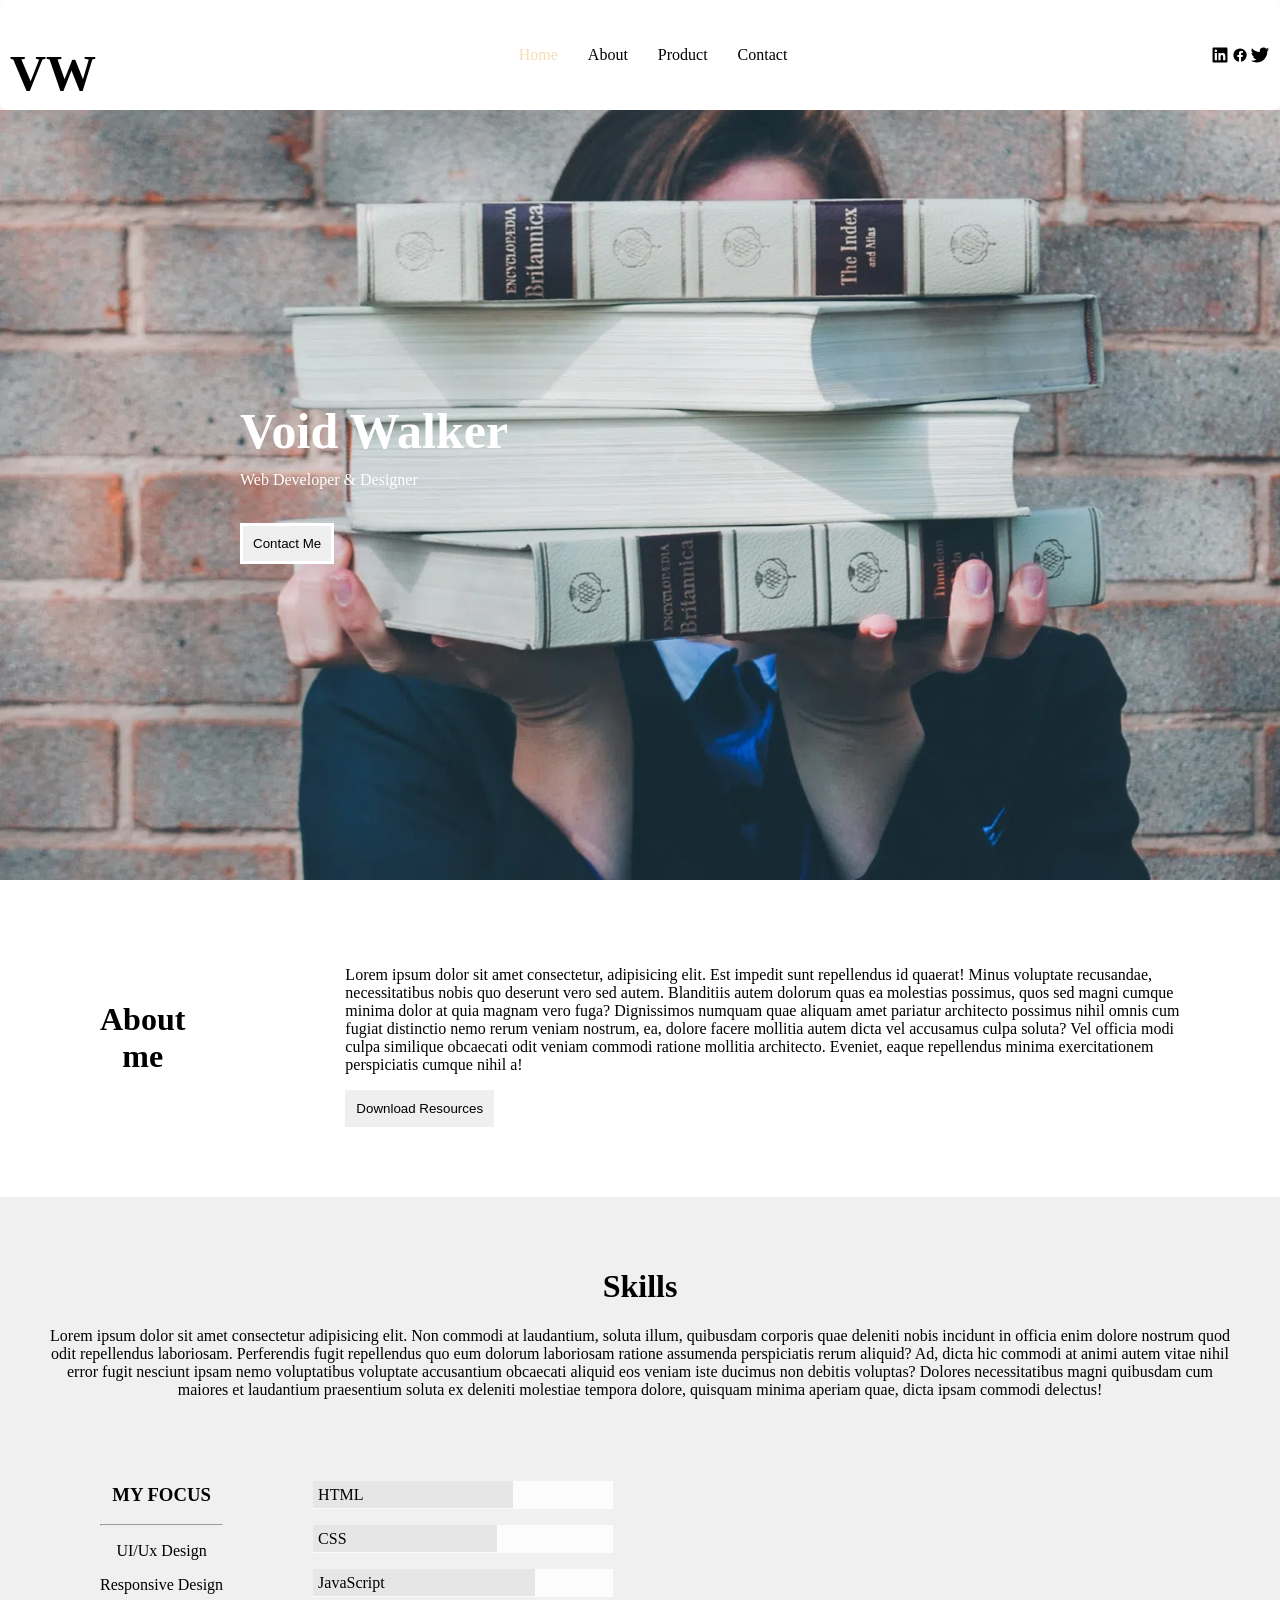
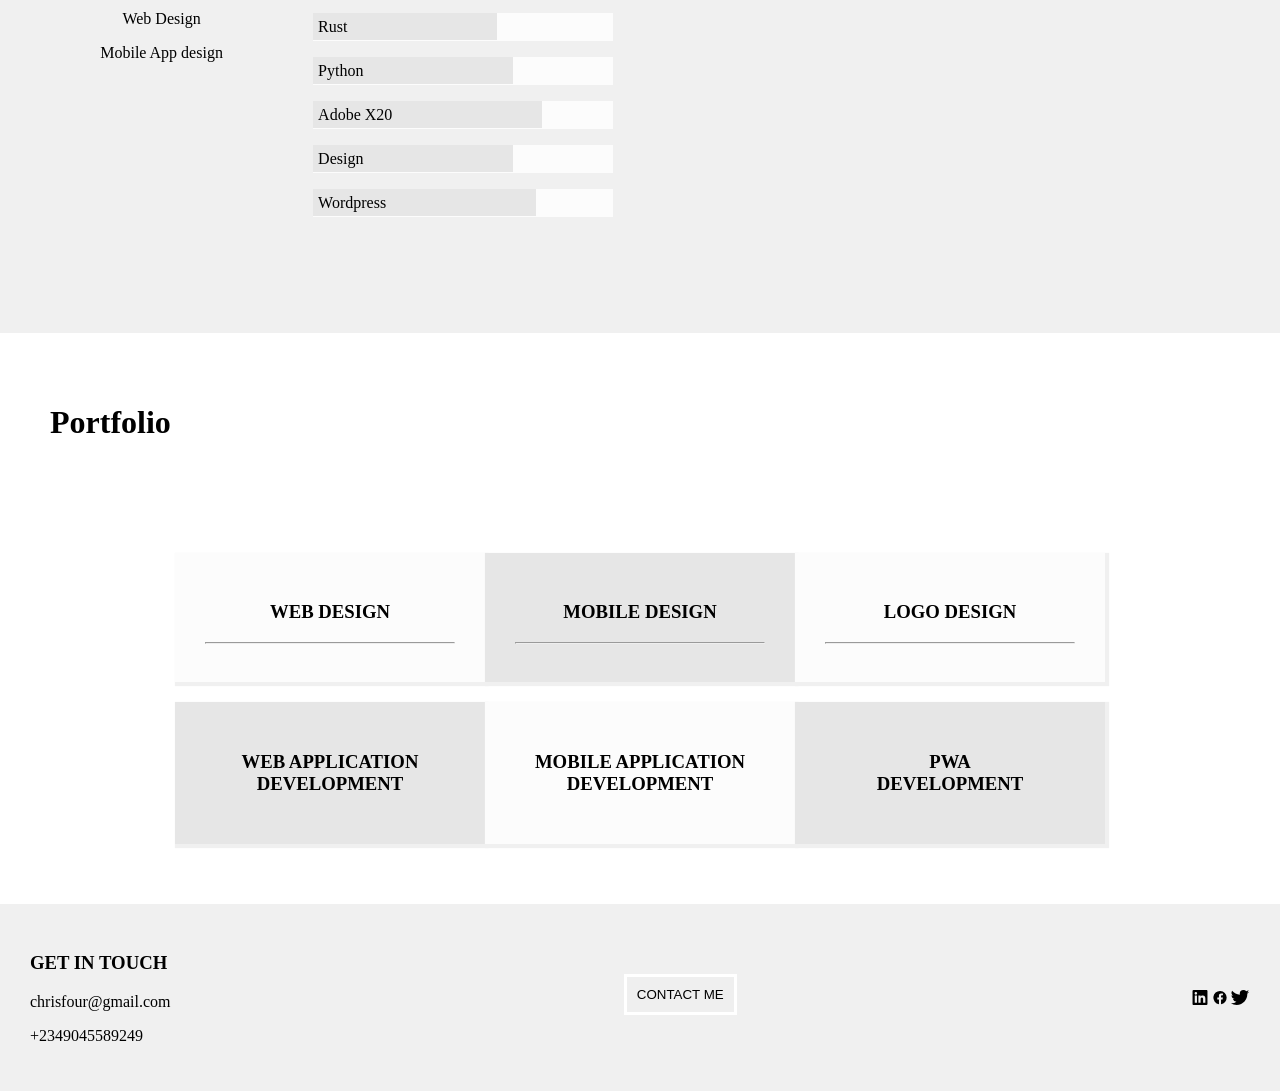
==== index.html @ 073e0578 "rename to index.html" ====
<!DOCTYPE html>
<html lang="en">
<head>
    <meta charset="UTF-8">
    <meta name="viewport" content="width=device-width, initial-scale=1.0">
    <title>Home alone</title>
    <link rel="stylesheet" href="first.css">
</head>
<body>
    <script>
        alert("Hello i am Daredevil,practicing Javascript")
    </script>
    <div class="one">
        <div>
            <h1 class="kr">VW</h1>
        </div>
        <div class="linkdiv">
           <a href="first.html" target="_self" style="color: wheat;" class="link">Home</a>
           <a href="about.html" target="_blank" class="link">About</a>
           <a href="product.html" target="_blank" class="link">Product</a>
           <a href="contact.html" target="_blank"  class="link">Contact</a> 
        </div>
        <div class="third">
            <img src="lineicons--linkedin.svg" class="firstimg" alt="LinkedIn">
            <img src="prime--facebook.svg" class="firstimg" alt="Facebook">
            <img src="si--twitter-fill.svg" class="firstimg" alt="Twitter">
        </div>
    </div>
    <div class="backg">
        <section>
            <h1>Void Walker</h1>
        <p>Web Developer & Designer</p><br>
        <a href="contact.html" target="_blank"><button>Contact Me</button></a>
        </section>
    </div>
    <div class="twoo">
        <div class="about">
            <h1>About me</h1> 
        </div>
        <div class="download">
            <p>Lorem ipsum dolor sit amet consectetur, adipisicing elit. Est impedit sunt repellendus id quaerat! Minus voluptate recusandae, necessitatibus nobis quo deserunt vero sed autem. Blanditiis autem dolorum quas ea molestias possimus, quos sed magni cumque minima dolor at quia magnam vero fuga? Dignissimos numquam quae aliquam amet pariatur architecto possimus nihil omnis cum fugiat distinctio nemo rerum veniam nostrum, ea, dolore facere mollitia autem dicta vel accusamus culpa soluta? Vel officia modi culpa similique obcaecati odit veniam commodi ratione mollitia architecto. Eveniet, eaque repellendus minima exercitationem perspiciatis cumque nihil a!</p>
            <button>Download Resources</button>
        </div>
    </div>
    <div class="skills">
        <h1>Skills</h1>
        <p>Lorem ipsum dolor sit amet consectetur adipisicing elit. Non commodi at laudantium, soluta illum, quibusdam corporis quae deleniti nobis incidunt in officia enim dolore nostrum quod odit repellendus laboriosam. Perferendis fugit repellendus quo eum dolorum laboriosam ratione assumenda perspiciatis rerum aliquid? Ad, dicta hic commodi at animi autem vitae nihil error fugit nesciunt ipsam nemo voluptatibus voluptate accusantium obcaecati aliquid eos veniam iste ducimus non debitis voluptas? Dolores necessitatibus magni quibusdam cum maiores et laudantium praesentium soluta ex deleniti molestiae tempora dolore, quisquam minima aperiam quae, dicta ipsam commodi delectus!</p>
    <div class="focus">
        <div>
            <h3>MY FOCUS</h3>
            <hr>
            <p>UI/Ux Design</p>
            <p>Responsive Design</p>
            <p>Web Design</p>
            <p>Mobile App design</p>
        </div>
        <div class="skilll">
            <p><span>HTML</span></p>
            <p><span>CSS</span></p>
            <p><span>JavaScript</span></p>
            <p><span>Rust</span></p>
            <p><span>Python</span></p>
            <p><span>Adobe X20</span></p>
            <p><span>Design</span></p>
            <p><span>Wordpress</span></p>
        </div>
    </div>
    </div>
    <div class="portfolio">
        <h1>Portfolio</h1>
        <div class="protfolio">
            <div class="potfolio">
                <div class="web">
                    <h3>WEB DESIGN</h3>
                    <hr>
                </div>
                <div>
                    <h3>MOBILE DESIGN</h3>
                    <hr>
                </div>
                <div class="web">
                    <h3>LOGO DESIGN</h3>
                    <hr>
                </div>
            </div>
            <div class="potfolio">
                <div>
                    <h3>WEB APPLICATION <br> DEVELOPMENT </h3>
                </div>
                <div class="web">
                    <h3>MOBILE APPLICATION <br> DEVELOPMENT </h3>
                </div>
                <div>
                    <h3>PWA <br> DEVELOPMENT</h3>
                </div>
            </div>
        </div>
    </div>
    <div class="touch">
        <div>
            <h3>GET IN TOUCH</h3>
            <p>chrisfour@gmail.com</p>
            <p>+2349045589249</p>
        </div>
        <div>
            <a href="contact.html" target="_blank"><button>CONTACT ME</button></a>
            
        </div>
        <div class="third">
            <img src="lineicons--linkedin.svg" class="firstimg" alt="LinkedIn">
            <img src="prime--facebook.svg" class="firstimg" alt="Facebook">
            <img src="si--twitter-fill.svg" class="firstimg" alt="Twitter">
        </div>
    </div>
</body>
</html>
---- first.css ----
body{
    background-color: transparent;
    margin: -0px;
    padding: -0px;
}
.one{
    background-color: white;
    color: black;
    height: 90px;
    display: flex; 
    justify-content: space-between;
    box-shadow: 0 4px 8px rgba(0, 0, 0, 0.1);
    border-radius: 7px;
    padding: 10px;
}
.kr{

    font-size: 50px;
}
.linkdiv{
    display: flex; 
    align-items: center;
}
.link{
    color: black;
    text-decoration: none; 
    margin: 0 15px;
    transition: 0.3s;
    cursor: pointer;
}
.link:hover{
    color: gray;
}
.third{
    display: flex;
    justify-content: space-between;

}
.firstimg{
    width: 20px;
}
.backg{
    background-image:  url(Book-Hand.webp);
    background-size: cover;
    height: 750px;
    background-attachment: fixed;
    background-repeat: no-repeat;
    padding: 10px;
section{
padding-left: 80px;
padding-top: 90px;
margin-top: 150px;
margin-left: 150px;
color: white;
h1{
    font-size: 50px;
    margin-bottom: -5px;
}
}
button{
    padding: 10px;
    cursor: pointer;
    border: solid 3px white;
    transition: 0.7s;
}
button:hover{
    background-color: grey;
    transform: translateY(-4px);
    border: solid 1px grey;
}
}
.twoo{
    display: flex;
    justify-content: space-between;
    gap: 90px;
    padding: 50px;
.about{
max-width: fit-content;
padding: 50px;
    }
    .download{
        padding: 20px;
    }
    h1{
        text-align: center;
    }
p{text-align: righ;

    }

button{
    padding: 10px;
    cursor: pointer;
    border: solid 1px transparent;
    transition: 0.5s;
    }
    button:hover{
        background-color: grey;
        transform: translateY(-4px);
        border: solid 1px grey;
    }
}
.skills{
    background-color: rgb(240, 240, 240);
    padding: 50px;
    text-align: center;
    justify-items: center;
    justify-content: space-between;
}
.focus{
    display: flex;
    justify-items: center;
    text-align: center;
    padding: 50px;
    gap: 90px;
}
.skilll{
    width: 300px;
    p{
        background-color: rgb(252, 252, 252);
        padding: 5px;
        gap: 10px;
        text-align: left;
        span{
            background-color: rgb(230, 230, 230);
            padding: 5px;
            padding-right: 150px;
            margin: -5px;
        }
    }
}
.portfolio{
    padding: 50px;
.protfolio{
    justify-content: space-evenly;
    display: grid;
    padding-top: 80px;
.potfolio{
    display: flex;
    justify-content: space-evenly;
    text-align: center;
    padding: 10px;

.web{
    background-color: rgb(252, 252, 252);
}
div{
    padding: 30px;
    width: 250px;
    box-shadow: rgb(240, 240, 240) 2px 2px 1px 2px;
    background-color: rgb(230, 230, 230);
}
}
}
}
.touch{
    justify-content: space-between;
    display: flex;
    background-color: rgb(240, 240, 240);
    padding: 30px;
button{
    padding: 10px;
    cursor: pointer;
    border: solid 3px white;
    transition: 0.7s;
    margin-top: 40px;
}
button:hover{
    background-color: grey;
    transform: translateY(-4px);
    border: solid 1px grey;
}
}

.contactwrap{
    padding: 60px;
    max-width: 500px;
    margin: 0 auto;
    text-align: center;
}
.contactform{
    display: flex;
    flex-direction: column;
    text-align: left;
    gap: 6px;
    margin-top: 30px;
}
.contactform input,
.contactform textarea{
    padding: 10px;
    border: solid 1px rgb(210, 210, 210);
    border-radius: 5px;
    margin-bottom: 15px;
    font-family: inherit;
}
.contactform button{
    padding: 12px;
    cursor: pointer;
    border: solid 1px black;
    background-color: white;
    transition: 0.5s;
}
.contactform button:hover{
    background-color: grey;
    color: white;
}
.pricing{
    padding: 50px;
    text-align: center;
    background-color: rgb(240, 240, 240);
}
.pricelist{
    display: flex;
    justify-content: center;
    gap: 40px;
    padding-top: 40px;
    flex-wrap: wrap;
}
.pricecard{
    background-color: white;
    padding: 30px;
    width: 220px;
    border-radius: 7px;
    box-shadow: 0 4px 8px rgba(0,0,0,0.1);
}
.pricecard.featured{
    border: solid 2px black;
    transform: translateY(-10px);
}
.price{
    font-size: 28px;
    font-weight: bold;
    margin: 10px 0;
}
.timeline{
    padding: 50px;
    text-align: center;
}
.timelist{
    display: flex;
    justify-content: space-evenly;
    gap: 40px;
    padding-top: 40px;
    flex-wrap: wrap;
}
.tstep{
    background-color: rgb(240, 240, 240);
    padding: 30px;
    width: 250px;
    border-radius: 7px;
}
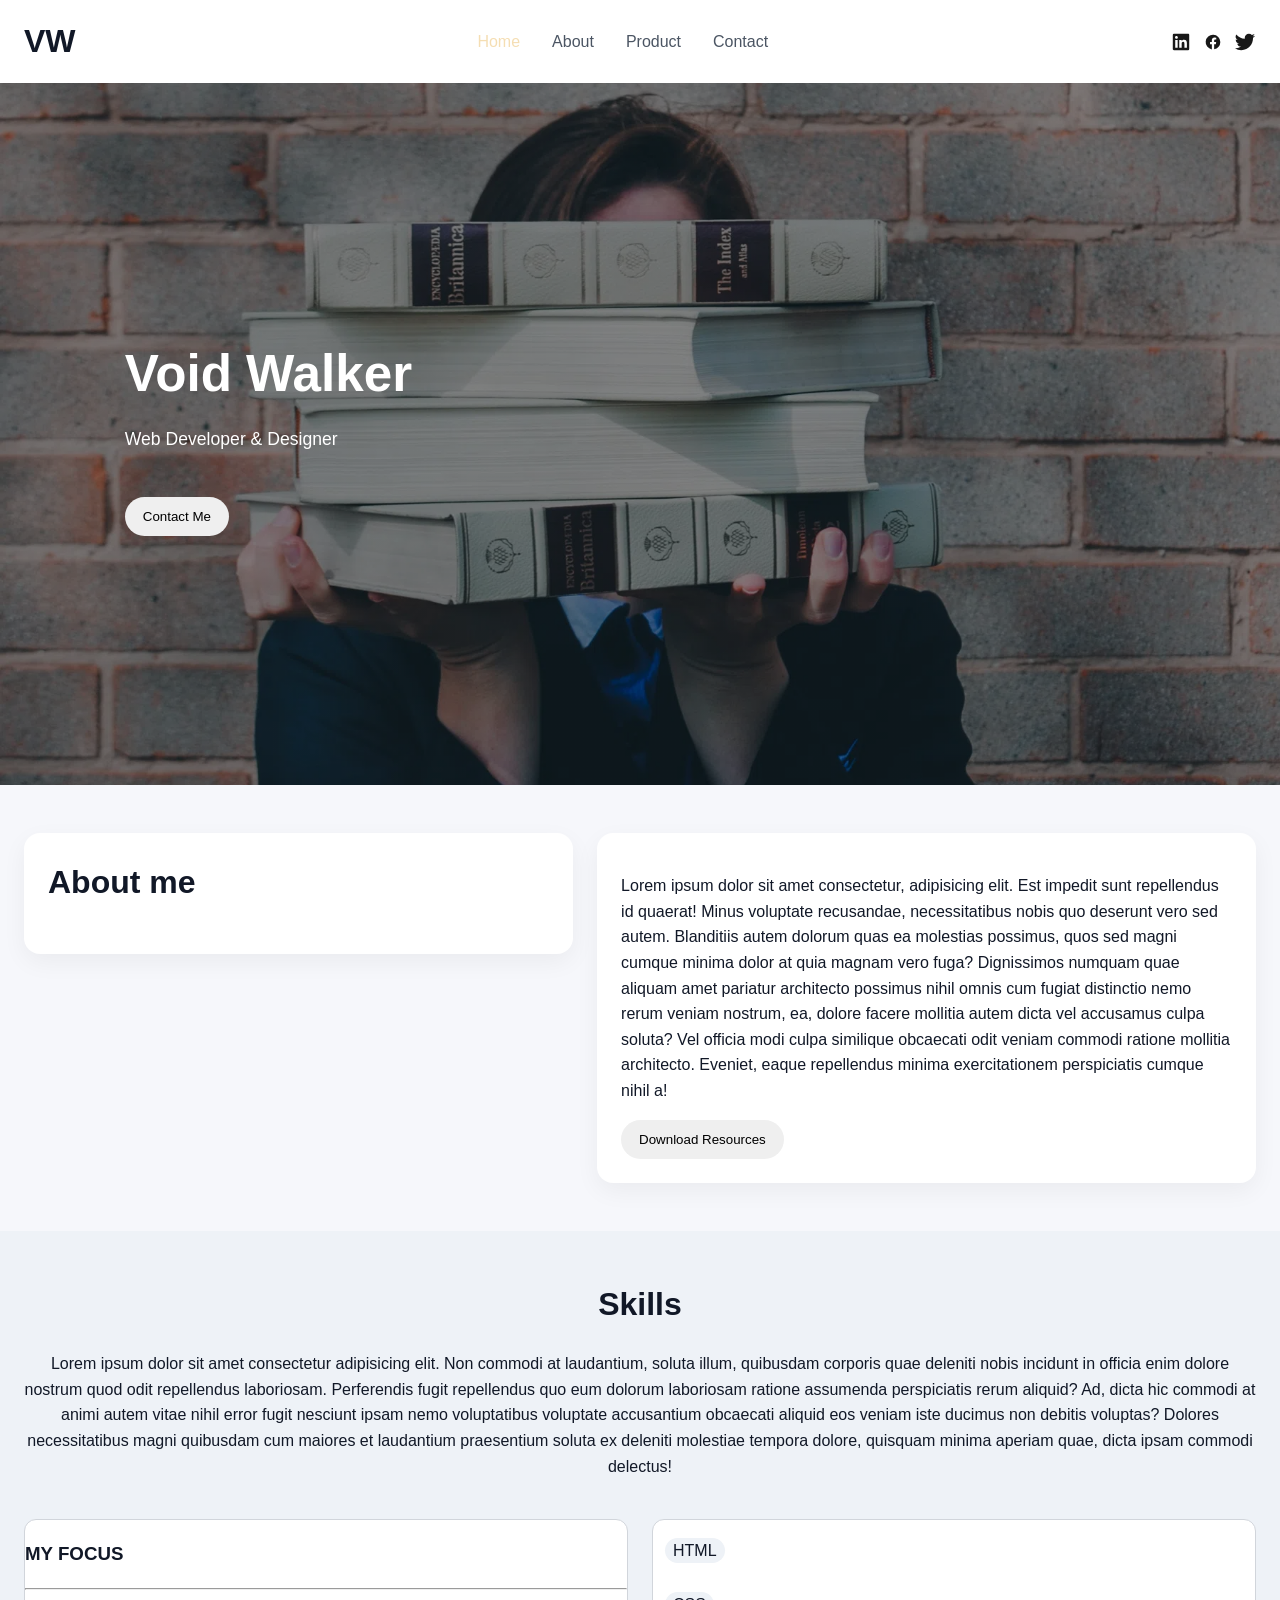
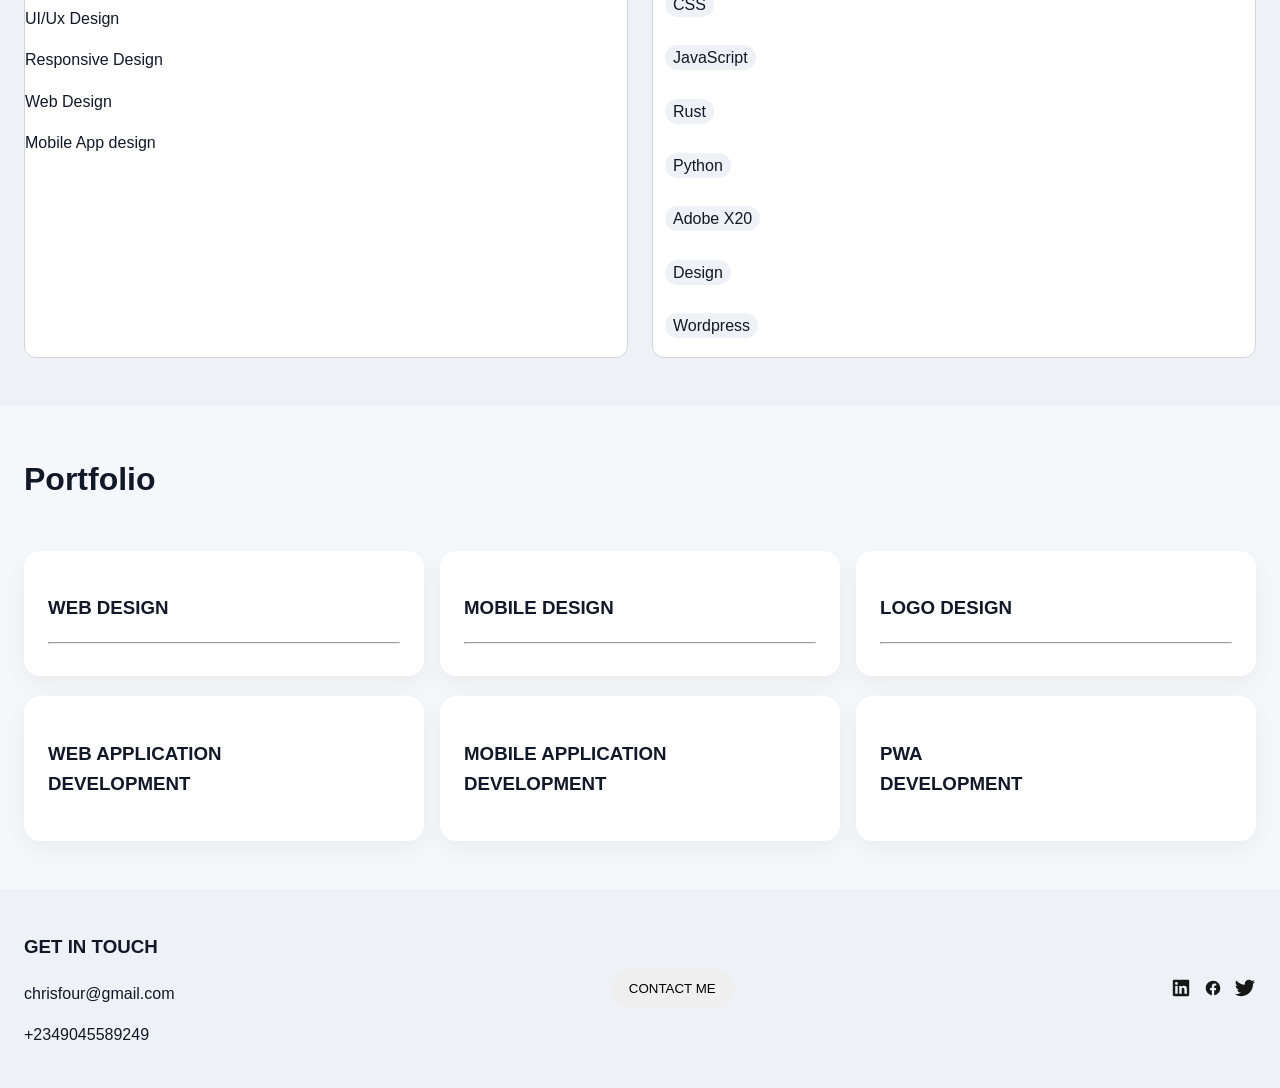
==== commit c1f6cc4f: "updating" ====
--- a/index.html
+++ b/index.html
@@ -1,116 +1,146 @@
-<!DOCTYPE html>
+<!doctype html>
 <html lang="en">
-<head>
-    <meta charset="UTF-8">
-    <meta name="viewport" content="width=device-width, initial-scale=1.0">
+  <head>
+    <meta charset="UTF-8" />
+    <meta name="viewport" content="width=device-width, initial-scale=1.0" />
     <title>Home alone</title>
-    <link rel="stylesheet" href="first.css">
-</head>
-<body>
-    <script>
-        alert("Hello i am Daredevil,practicing Javascript")
-    </script>
+    <link rel="stylesheet" href="first.css" />
+  </head>
+  <body>
     <div class="one">
-        <div>
-            <h1 class="kr">VW</h1>
-        </div>
-        <div class="linkdiv">
-           <a href="first.html" target="_self" style="color: wheat;" class="link">Home</a>
-           <a href="about.html" target="_blank" class="link">About</a>
-           <a href="product.html" target="_blank" class="link">Product</a>
-           <a href="contact.html" target="_blank"  class="link">Contact</a> 
-        </div>
-        <div class="third">
-            <img src="lineicons--linkedin.svg" class="firstimg" alt="LinkedIn">
-            <img src="prime--facebook.svg" class="firstimg" alt="Facebook">
-            <img src="si--twitter-fill.svg" class="firstimg" alt="Twitter">
-        </div>
+      <div>
+        <h1 class="kr">VW</h1>
+      </div>
+      <div class="linkdiv">
+        <a href="index.html" target="_self" style="color: wheat" class="link"
+          >Home</a
+        >
+        <a href="about.html" target="_blank" class="link">About</a>
+        <a href="product.html" target="_blank" class="link">Product</a>
+        <a href="contact.html" target="_blank" class="link">Contact</a>
+      </div>
+      <div class="third">
+        <img src="lineicons--linkedin.svg" class="firstimg" alt="LinkedIn" />
+        <img src="prime--facebook.svg" class="firstimg" alt="Facebook" />
+        <img src="si--twitter-fill.svg" class="firstimg" alt="Twitter" />
+      </div>
     </div>
     <div class="backg">
-        <section>
-            <h1>Void Walker</h1>
-        <p>Web Developer & Designer</p><br>
+      <section>
+        <h1>Void Walker</h1>
+        <p>Web Developer & Designer</p>
+        <br />
         <a href="contact.html" target="_blank"><button>Contact Me</button></a>
-        </section>
+      </section>
     </div>
     <div class="twoo">
-        <div class="about">
-            <h1>About me</h1> 
-        </div>
-        <div class="download">
-            <p>Lorem ipsum dolor sit amet consectetur, adipisicing elit. Est impedit sunt repellendus id quaerat! Minus voluptate recusandae, necessitatibus nobis quo deserunt vero sed autem. Blanditiis autem dolorum quas ea molestias possimus, quos sed magni cumque minima dolor at quia magnam vero fuga? Dignissimos numquam quae aliquam amet pariatur architecto possimus nihil omnis cum fugiat distinctio nemo rerum veniam nostrum, ea, dolore facere mollitia autem dicta vel accusamus culpa soluta? Vel officia modi culpa similique obcaecati odit veniam commodi ratione mollitia architecto. Eveniet, eaque repellendus minima exercitationem perspiciatis cumque nihil a!</p>
-            <button>Download Resources</button>
-        </div>
+      <div class="about">
+        <h1>About me</h1>
+      </div>
+      <div class="download">
+        <p>
+          Lorem ipsum dolor sit amet consectetur, adipisicing elit. Est impedit
+          sunt repellendus id quaerat! Minus voluptate recusandae,
+          necessitatibus nobis quo deserunt vero sed autem. Blanditiis autem
+          dolorum quas ea molestias possimus, quos sed magni cumque minima dolor
+          at quia magnam vero fuga? Dignissimos numquam quae aliquam amet
+          pariatur architecto possimus nihil omnis cum fugiat distinctio nemo
+          rerum veniam nostrum, ea, dolore facere mollitia autem dicta vel
+          accusamus culpa soluta? Vel officia modi culpa similique obcaecati
+          odit veniam commodi ratione mollitia architecto. Eveniet, eaque
+          repellendus minima exercitationem perspiciatis cumque nihil a!
+        </p>
+        <button>Download Resources</button>
+      </div>
     </div>
     <div class="skills">
-        <h1>Skills</h1>
-        <p>Lorem ipsum dolor sit amet consectetur adipisicing elit. Non commodi at laudantium, soluta illum, quibusdam corporis quae deleniti nobis incidunt in officia enim dolore nostrum quod odit repellendus laboriosam. Perferendis fugit repellendus quo eum dolorum laboriosam ratione assumenda perspiciatis rerum aliquid? Ad, dicta hic commodi at animi autem vitae nihil error fugit nesciunt ipsam nemo voluptatibus voluptate accusantium obcaecati aliquid eos veniam iste ducimus non debitis voluptas? Dolores necessitatibus magni quibusdam cum maiores et laudantium praesentium soluta ex deleniti molestiae tempora dolore, quisquam minima aperiam quae, dicta ipsam commodi delectus!</p>
-    <div class="focus">
+      <h1>Skills</h1>
+      <p>
+        Lorem ipsum dolor sit amet consectetur adipisicing elit. Non commodi at
+        laudantium, soluta illum, quibusdam corporis quae deleniti nobis
+        incidunt in officia enim dolore nostrum quod odit repellendus
+        laboriosam. Perferendis fugit repellendus quo eum dolorum laboriosam
+        ratione assumenda perspiciatis rerum aliquid? Ad, dicta hic commodi at
+        animi autem vitae nihil error fugit nesciunt ipsam nemo voluptatibus
+        voluptate accusantium obcaecati aliquid eos veniam iste ducimus non
+        debitis voluptas? Dolores necessitatibus magni quibusdam cum maiores et
+        laudantium praesentium soluta ex deleniti molestiae tempora dolore,
+        quisquam minima aperiam quae, dicta ipsam commodi delectus!
+      </p>
+      <div class="focus">
         <div>
-            <h3>MY FOCUS</h3>
-            <hr>
-            <p>UI/Ux Design</p>
-            <p>Responsive Design</p>
-            <p>Web Design</p>
-            <p>Mobile App design</p>
+          <h3>MY FOCUS</h3>
+          <hr />
+          <p>UI/Ux Design</p>
+          <p>Responsive Design</p>
+          <p>Web Design</p>
+          <p>Mobile App design</p>
         </div>
         <div class="skilll">
-            <p><span>HTML</span></p>
-            <p><span>CSS</span></p>
-            <p><span>JavaScript</span></p>
-            <p><span>Rust</span></p>
-            <p><span>Python</span></p>
-            <p><span>Adobe X20</span></p>
-            <p><span>Design</span></p>
-            <p><span>Wordpress</span></p>
+          <p><span>HTML</span></p>
+          <p><span>CSS</span></p>
+          <p><span>JavaScript</span></p>
+          <p><span>Rust</span></p>
+          <p><span>Python</span></p>
+          <p><span>Adobe X20</span></p>
+          <p><span>Design</span></p>
+          <p><span>Wordpress</span></p>
         </div>
-    </div>
+      </div>
     </div>
     <div class="portfolio">
-        <h1>Portfolio</h1>
-        <div class="protfolio">
-            <div class="potfolio">
-                <div class="web">
-                    <h3>WEB DESIGN</h3>
-                    <hr>
-                </div>
-                <div>
-                    <h3>MOBILE DESIGN</h3>
-                    <hr>
-                </div>
-                <div class="web">
-                    <h3>LOGO DESIGN</h3>
-                    <hr>
-                </div>
-            </div>
-            <div class="potfolio">
-                <div>
-                    <h3>WEB APPLICATION <br> DEVELOPMENT </h3>
-                </div>
-                <div class="web">
-                    <h3>MOBILE APPLICATION <br> DEVELOPMENT </h3>
-                </div>
-                <div>
-                    <h3>PWA <br> DEVELOPMENT</h3>
-                </div>
-            </div>
+      <h1>Portfolio</h1>
+      <div class="protfolio">
+        <div class="potfolio">
+          <div class="web">
+            <h3>WEB DESIGN</h3>
+            <hr />
+          </div>
+          <div>
+            <h3>MOBILE DESIGN</h3>
+            <hr />
+          </div>
+          <div class="web">
+            <h3>LOGO DESIGN</h3>
+            <hr />
+          </div>
         </div>
+        <div class="potfolio">
+          <div>
+            <h3>
+              WEB APPLICATION <br />
+              DEVELOPMENT
+            </h3>
+          </div>
+          <div class="web">
+            <h3>
+              MOBILE APPLICATION <br />
+              DEVELOPMENT
+            </h3>
+          </div>
+          <div>
+            <h3>
+              PWA <br />
+              DEVELOPMENT
+            </h3>
+          </div>
+        </div>
+      </div>
     </div>
     <div class="touch">
-        <div>
-            <h3>GET IN TOUCH</h3>
-            <p>chrisfour@gmail.com</p>
-            <p>+2349045589249</p>
-        </div>
-        <div>
-            <a href="contact.html" target="_blank"><button>CONTACT ME</button></a>
-            
-        </div>
-        <div class="third">
-            <img src="lineicons--linkedin.svg" class="firstimg" alt="LinkedIn">
-            <img src="prime--facebook.svg" class="firstimg" alt="Facebook">
-            <img src="si--twitter-fill.svg" class="firstimg" alt="Twitter">
-        </div>
+      <div>
+        <h3>GET IN TOUCH</h3>
+        <p>chrisfour@gmail.com</p>
+        <p>+2349045589249</p>
+      </div>
+      <div>
+        <a href="contact.html" target="_blank"><button>CONTACT ME</button></a>
+      </div>
+      <div class="third">
+        <img src="lineicons--linkedin.svg" class="firstimg" alt="LinkedIn" />
+        <img src="prime--facebook.svg" class="firstimg" alt="Facebook" />
+        <img src="si--twitter-fill.svg" class="firstimg" alt="Twitter" />
+      </div>
     </div>
-</body>
-</html>+  </body>
+</html>
--- a/first.css
+++ b/first.css
@@ -1,251 +1,393 @@
-body{
-    background-color: transparent;
-    margin: -0px;
-    padding: -0px;
-}
-.one{
-    background-color: white;
-    color: black;
-    height: 90px;
-    display: flex; 
-    justify-content: space-between;
-    box-shadow: 0 4px 8px rgba(0, 0, 0, 0.1);
-    border-radius: 7px;
-    padding: 10px;
-}
-.kr{
-
-    font-size: 50px;
-}
-.linkdiv{
-    display: flex; 
-    align-items: center;
-}
-.link{
-    color: black;
-    text-decoration: none; 
-    margin: 0 15px;
-    transition: 0.3s;
-    cursor: pointer;
-}
-.link:hover{
-    color: gray;
-}
-.third{
-    display: flex;
-    justify-content: space-between;
-
-}
-.firstimg{
-    width: 20px;
-}
-.backg{
-    background-image:  url(Book-Hand.webp);
-    background-size: cover;
-    height: 750px;
-    background-attachment: fixed;
-    background-repeat: no-repeat;
-    padding: 10px;
-section{
-padding-left: 80px;
-padding-top: 90px;
-margin-top: 150px;
-margin-left: 150px;
-color: white;
-h1{
-    font-size: 50px;
-    margin-bottom: -5px;
-}
-}
-button{
-    padding: 10px;
-    cursor: pointer;
-    border: solid 3px white;
-    transition: 0.7s;
-}
-button:hover{
-    background-color: grey;
-    transform: translateY(-4px);
-    border: solid 1px grey;
-}
-}
-.twoo{
-    display: flex;
-    justify-content: space-between;
-    gap: 90px;
-    padding: 50px;
-.about{
-max-width: fit-content;
-padding: 50px;
-    }
-    .download{
-        padding: 20px;
-    }
-    h1{
-        text-align: center;
-    }
-p{text-align: righ;
-
-    }
-
-button{
-    padding: 10px;
-    cursor: pointer;
-    border: solid 1px transparent;
-    transition: 0.5s;
-    }
-    button:hover{
-        background-color: grey;
-        transform: translateY(-4px);
-        border: solid 1px grey;
-    }
-}
-.skills{
-    background-color: rgb(240, 240, 240);
-    padding: 50px;
+:root {
+  --bg: #f6f7fb;
+  --surface: #ffffff;
+  --surface-alt: #eef2f7;
+  --text: #111827;
+  --muted: #4b5563;
+  --accent: #1f2937;
+  --accent-strong: #111827;
+  --border: #d1d5db;
+}
+
+* {
+  box-sizing: border-box;
+}
+
+html {
+  scroll-behavior: smooth;
+}
+
+body {
+  margin: 0;
+  padding: 0;
+  font-family: Arial, Helvetica, sans-serif;
+  line-height: 1.6;
+  background: var(--bg);
+  color: var(--text);
+}
+
+img {
+  max-width: 100%;
+  height: auto;
+  display: block;
+}
+
+a {
+  color: inherit;
+}
+
+button {
+  border: none;
+  border-radius: 999px;
+  padding: 12px 18px;
+  cursor: pointer;
+  transition:
+    transform 0.25s ease,
+    background-color 0.25s ease;
+}
+
+button:hover,
+button:focus-visible {
+  transform: translateY(-2px);
+  background-color: #374151;
+  color: white;
+}
+
+.one {
+  background-color: var(--surface);
+  color: var(--text);
+  display: flex;
+  justify-content: space-between;
+  align-items: center;
+  gap: 20px;
+  box-shadow: 0 6px 18px rgba(0, 0, 0, 0.08);
+  padding: 16px 24px;
+  flex-wrap: wrap;
+}
+
+.kr {
+  font-size: 2rem;
+  margin: 0;
+}
+
+.linkdiv {
+  display: flex;
+  align-items: center;
+  flex-wrap: wrap;
+  gap: 12px;
+}
+
+.link {
+  color: var(--muted);
+  text-decoration: none;
+  padding: 8px 10px;
+  border-radius: 999px;
+  transition:
+    color 0.3s ease,
+    background-color 0.3s ease;
+}
+
+.link:hover,
+.link:focus-visible {
+  color: var(--accent-strong);
+  background: var(--surface-alt);
+}
+
+.third {
+  display: flex;
+  align-items: center;
+  gap: 10px;
+}
+
+.firstimg {
+  width: 22px;
+  height: 22px;
+  opacity: 0.9;
+}
+
+.backg {
+  background-image:
+    linear-gradient(rgba(0, 0, 0, 0.45), rgba(0, 0, 0, 0.45)),
+    url(Book-Hand.webp);
+  background-size: cover;
+  background-position: center;
+  min-height: 78vh;
+  display: flex;
+  align-items: center;
+  padding: 24px;
+}
+
+.backg section {
+  max-width: 560px;
+  color: white;
+  margin-left: clamp(12px, 6vw, 80px);
+  padding: 24px;
+}
+
+.backg h1 {
+  font-size: clamp(2rem, 4vw, 3.25rem);
+  margin: 0 0 10px;
+}
+
+.backg p {
+  font-size: 1.1rem;
+  margin: 0 0 18px;
+}
+
+.twoo {
+  display: grid;
+  grid-template-columns: 1fr 1.2fr;
+  gap: 24px;
+  padding: 48px 24px;
+  align-items: start;
+}
+
+.about,
+.download {
+  padding: 24px;
+  background: var(--surface);
+  border-radius: 16px;
+  box-shadow: 0 8px 24px rgba(0, 0, 0, 0.05);
+}
+
+.about h1,
+.download h1,
+.skills h1,
+.portfolio h1,
+.timeline h1,
+.contactwrap h1,
+.pricing h1 {
+  margin-top: 0;
+}
+
+.skills {
+  background: var(--surface-alt);
+  padding: 48px 24px;
+  text-align: center;
+}
+
+.focus {
+  display: grid;
+  grid-template-columns: repeat(2, minmax(0, 1fr));
+  gap: 24px;
+  padding-top: 24px;
+  text-align: left;
+}
+
+.focus > div,
+.tstep,
+.pricecard,
+.contactform input,
+.contactform textarea {
+  background: var(--surface);
+  border: 1px solid var(--border);
+  border-radius: 12px;
+}
+
+.skilll p {
+  background: var(--surface);
+  padding: 10px 12px;
+  margin: 8px 0;
+  border-radius: 8px;
+}
+
+.skilll span {
+  background: var(--surface-alt);
+  padding: 4px 8px;
+  border-radius: 999px;
+}
+
+.portfolio {
+  padding: 48px 24px;
+}
+
+.protfolio {
+  display: grid;
+  gap: 20px;
+  padding-top: 24px;
+}
+
+.potfolio {
+  display: grid;
+  grid-template-columns: repeat(3, minmax(0, 1fr));
+  gap: 16px;
+}
+
+.potfolio > div,
+.web {
+  padding: 24px;
+  background: var(--surface);
+  border-radius: 16px;
+  box-shadow: 0 8px 24px rgba(0, 0, 0, 0.05);
+}
+
+.touch {
+  display: flex;
+  justify-content: space-between;
+  align-items: center;
+  gap: 16px;
+  flex-wrap: wrap;
+  background: var(--surface-alt);
+  padding: 24px;
+}
+
+.touch button {
+  margin-top: 0;
+}
+
+.contactwrap {
+  padding: 48px 24px;
+  max-width: 620px;
+  margin: 0 auto;
+  text-align: center;
+}
+
+.contactform {
+  display: flex;
+  flex-direction: column;
+  text-align: left;
+  gap: 8px;
+  margin-top: 24px;
+}
+
+.contactform input,
+.contactform textarea {
+  padding: 12px;
+  margin-bottom: 8px;
+  font-family: inherit;
+}
+
+.contactform button {
+  padding: 12px 16px;
+  border: 1px solid var(--accent);
+  background: var(--accent);
+  color: white;
+}
+
+.pricing {
+  padding: 48px 24px;
+  text-align: center;
+  background: var(--surface-alt);
+}
+
+.pricelist {
+  display: flex;
+  justify-content: center;
+  gap: 24px;
+  padding-top: 24px;
+  flex-wrap: wrap;
+}
+
+.pricecard {
+  background: var(--surface);
+  padding: 24px;
+  width: min(100%, 250px);
+  border-radius: 16px;
+  box-shadow: 0 8px 24px rgba(0, 0, 0, 0.05);
+}
+
+.pricecard.featured {
+  border: 2px solid var(--accent);
+  transform: translateY(-8px);
+}
+
+.price {
+  font-size: 1.8rem;
+  font-weight: bold;
+  margin: 10px 0;
+}
+
+.timeline {
+  padding: 48px 24px;
+  text-align: center;
+}
+
+.timelist {
+  display: flex;
+  justify-content: center;
+  gap: 20px;
+  padding-top: 24px;
+  flex-wrap: wrap;
+}
+
+.tstep {
+  background: var(--surface);
+  padding: 24px;
+  width: min(100%, 250px);
+  border-radius: 16px;
+  box-shadow: 0 8px 24px rgba(0, 0, 0, 0.05);
+}
+
+@media (max-width: 900px) {
+  .twoo {
+    grid-template-columns: 1fr;
+  }
+
+  .potfolio {
+    grid-template-columns: 1fr 1fr;
+  }
+}
+
+@media (max-width: 700px) {
+  .one {
+    justify-content: center;
     text-align: center;
-    justify-items: center;
-    justify-content: space-between;
-}
-.focus{
-    display: flex;
-    justify-items: center;
-    text-align: center;
-    padding: 50px;
-    gap: 90px;
-}
-.skilll{
-    width: 300px;
-    p{
-        background-color: rgb(252, 252, 252);
-        padding: 5px;
-        gap: 10px;
-        text-align: left;
-        span{
-            background-color: rgb(230, 230, 230);
-            padding: 5px;
-            padding-right: 150px;
-            margin: -5px;
-        }
-    }
-}
-.portfolio{
-    padding: 50px;
-.protfolio{
-    justify-content: space-evenly;
-    display: grid;
-    padding-top: 80px;
-.potfolio{
-    display: flex;
-    justify-content: space-evenly;
-    text-align: center;
-    padding: 10px;
-
-.web{
-    background-color: rgb(252, 252, 252);
-}
-div{
-    padding: 30px;
-    width: 250px;
-    box-shadow: rgb(240, 240, 240) 2px 2px 1px 2px;
-    background-color: rgb(230, 230, 230);
-}
-}
-}
-}
-.touch{
-    justify-content: space-between;
-    display: flex;
-    background-color: rgb(240, 240, 240);
-    padding: 30px;
-button{
-    padding: 10px;
-    cursor: pointer;
-    border: solid 3px white;
-    transition: 0.7s;
-    margin-top: 40px;
-}
-button:hover{
-    background-color: grey;
-    transform: translateY(-4px);
-    border: solid 1px grey;
-}
-}
-
-.contactwrap{
-    padding: 60px;
-    max-width: 500px;
-    margin: 0 auto;
-    text-align: center;
-}
-.contactform{
-    display: flex;
+  }
+
+  .linkdiv,
+  .third {
+    justify-content: center;
+    width: 100%;
+  }
+
+  .backg {
+    min-height: 60vh;
+    padding: 16px;
+  }
+
+  .backg section {
+    margin-left: 0;
+    padding: 16px;
+  }
+
+  .focus,
+  .potfolio {
+    grid-template-columns: 1fr;
+  }
+
+  .touch {
     flex-direction: column;
-    text-align: left;
-    gap: 6px;
-    margin-top: 30px;
-}
-.contactform input,
-.contactform textarea{
-    padding: 10px;
-    border: solid 1px rgb(210, 210, 210);
-    border-radius: 5px;
-    margin-bottom: 15px;
-    font-family: inherit;
-}
-.contactform button{
-    padding: 12px;
-    cursor: pointer;
-    border: solid 1px black;
-    background-color: white;
-    transition: 0.5s;
-}
-.contactform button:hover{
-    background-color: grey;
-    color: white;
-}
-.pricing{
-    padding: 50px;
-    text-align: center;
-    background-color: rgb(240, 240, 240);
-}
-.pricelist{
-    display: flex;
-    justify-content: center;
-    gap: 40px;
-    padding-top: 40px;
-    flex-wrap: wrap;
-}
-.pricecard{
-    background-color: white;
-    padding: 30px;
-    width: 220px;
-    border-radius: 7px;
-    box-shadow: 0 4px 8px rgba(0,0,0,0.1);
-}
-.pricecard.featured{
-    border: solid 2px black;
-    transform: translateY(-10px);
-}
-.price{
-    font-size: 28px;
-    font-weight: bold;
-    margin: 10px 0;
-}
-.timeline{
-    padding: 50px;
-    text-align: center;
-}
-.timelist{
-    display: flex;
-    justify-content: space-evenly;
-    gap: 40px;
-    padding-top: 40px;
-    flex-wrap: wrap;
-}
-.tstep{
-    background-color: rgb(240, 240, 240);
-    padding: 30px;
-    width: 250px;
-    border-radius: 7px;
-}+    align-items: flex-start;
+  }
+}
+
+@media (max-width: 480px) {
+  .one,
+  .twoo,
+  .skills,
+  .portfolio,
+  .touch,
+  .contactwrap,
+  .pricing,
+  .timeline {
+    padding-left: 16px;
+    padding-right: 16px;
+  }
+
+  .backg {
+    align-items: flex-end;
+  }
+
+  button {
+    width: 100%;
+  }
+}
+
+@media (prefers-reduced-motion: reduce) {
+  *,
+  *::before,
+  *::after {
+    transition: none !important;
+    scroll-behavior: auto !important;
+  }
+}
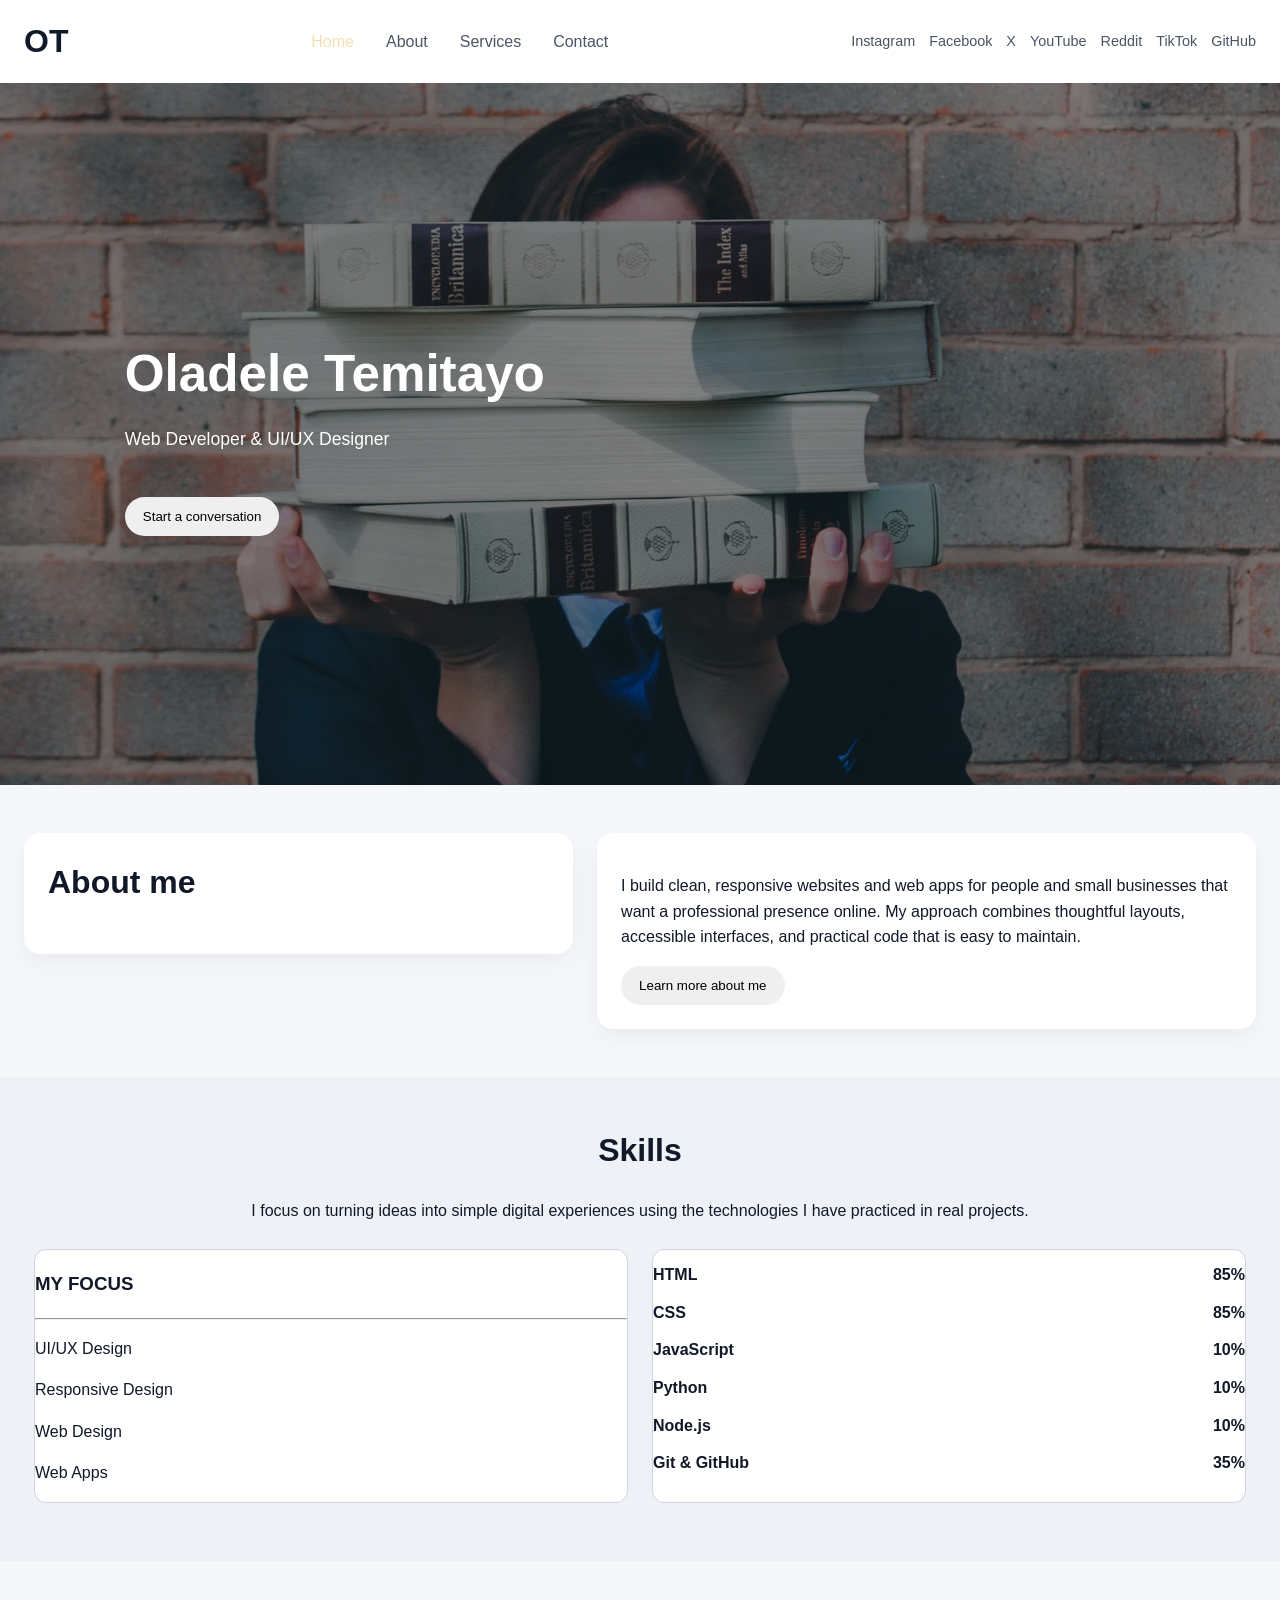
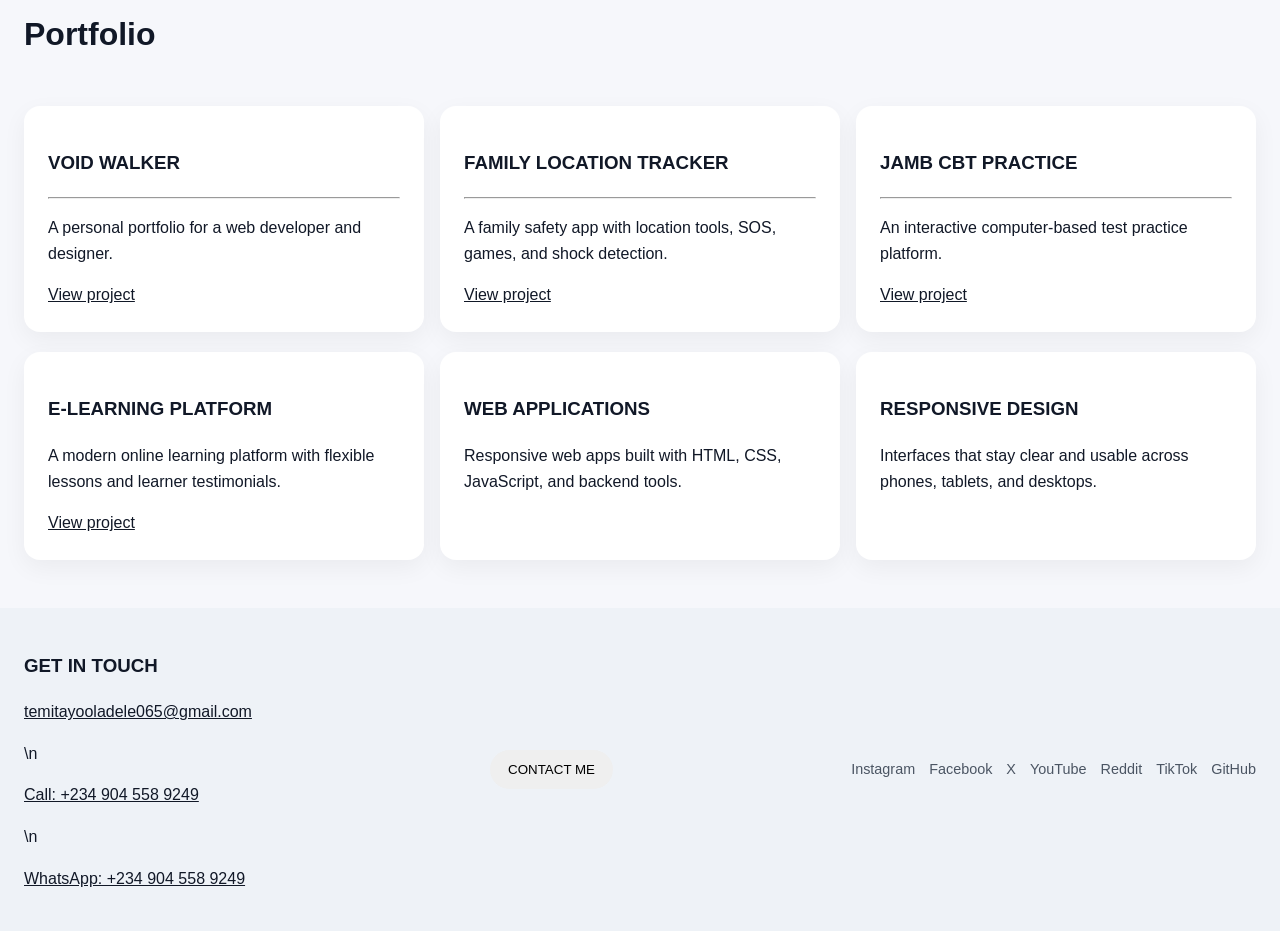
==== commit ede615bc: "update portfolio contacts and project details Refresh the portfolio identity, skills, project links," ====
--- a/index.html
+++ b/index.html
@@ -3,34 +3,40 @@
   <head>
     <meta charset="UTF-8" />
     <meta name="viewport" content="width=device-width, initial-scale=1.0" />
-    <title>Home alone</title>
+    <title>Oladele Temitayo | Web Developer</title>
     <link rel="stylesheet" href="first.css" />
   </head>
   <body>
     <div class="one">
       <div>
-        <h1 class="kr">VW</h1>
+        <h1 class="kr">OT</h1>
       </div>
       <div class="linkdiv">
         <a href="index.html" target="_self" style="color: wheat" class="link"
           >Home</a
         >
-        <a href="about.html" target="_blank" class="link">About</a>
-        <a href="product.html" target="_blank" class="link">Product</a>
-        <a href="contact.html" target="_blank" class="link">Contact</a>
+        <a href="about.html" class="link">About</a>
+        <a href="product.html" class="link">Services</a>
+        <a href="contact.html" class="link">Contact</a>
       </div>
       <div class="third">
-        <img src="lineicons--linkedin.svg" class="firstimg" alt="LinkedIn" />
-        <img src="prime--facebook.svg" class="firstimg" alt="Facebook" />
-        <img src="si--twitter-fill.svg" class="firstimg" alt="Twitter" />
+        <div class="social-links">
+          <a href="https://instagram.com/richatddeveops" target="_blank" rel="noopener noreferrer">Instagram</a>
+          <a href="https://facebook.com/richatddeveops" target="_blank" rel="noopener noreferrer">Facebook</a>
+          <a href="https://x.com/richatddeveops" target="_blank" rel="noopener noreferrer">X</a>
+          <a href="https://youtube.com/@richatddeveops" target="_blank" rel="noopener noreferrer">YouTube</a>
+          <a href="https://reddit.com/user/richatddeveops" target="_blank" rel="noopener noreferrer">Reddit</a>
+          <a href="https://tiktok.com/@richatddeveops" target="_blank" rel="noopener noreferrer">TikTok</a>
+          <a href="https://github.com/richatddeveops" target="_blank" rel="noopener noreferrer">GitHub</a>
+        </div>
       </div>
     </div>
     <div class="backg">
       <section>
-        <h1>Void Walker</h1>
-        <p>Web Developer & Designer</p>
+        <h1>Oladele Temitayo</h1>
+        <p>Web Developer &amp; UI/UX Designer</p>
         <br />
-        <a href="contact.html" target="_blank"><button>Contact Me</button></a>
+        <a href="contact.html"><button>Start a conversation</button></a>
       </section>
     </div>
     <div class="twoo">
@@ -39,90 +45,77 @@
       </div>
       <div class="download">
         <p>
-          Lorem ipsum dolor sit amet consectetur, adipisicing elit. Est impedit
-          sunt repellendus id quaerat! Minus voluptate recusandae,
-          necessitatibus nobis quo deserunt vero sed autem. Blanditiis autem
-          dolorum quas ea molestias possimus, quos sed magni cumque minima dolor
-          at quia magnam vero fuga? Dignissimos numquam quae aliquam amet
-          pariatur architecto possimus nihil omnis cum fugiat distinctio nemo
-          rerum veniam nostrum, ea, dolore facere mollitia autem dicta vel
-          accusamus culpa soluta? Vel officia modi culpa similique obcaecati
-          odit veniam commodi ratione mollitia architecto. Eveniet, eaque
-          repellendus minima exercitationem perspiciatis cumque nihil a!
+          I build clean, responsive websites and web apps for people and small businesses
+          that want a professional presence online. My approach combines
+          thoughtful layouts, accessible interfaces, and practical code that is
+          easy to maintain.
         </p>
-        <button>Download Resources</button>
+        <a href="about.html"><button>Learn more about me</button></a>
       </div>
     </div>
     <div class="skills">
       <h1>Skills</h1>
       <p>
-        Lorem ipsum dolor sit amet consectetur adipisicing elit. Non commodi at
-        laudantium, soluta illum, quibusdam corporis quae deleniti nobis
-        incidunt in officia enim dolore nostrum quod odit repellendus
-        laboriosam. Perferendis fugit repellendus quo eum dolorum laboriosam
-        ratione assumenda perspiciatis rerum aliquid? Ad, dicta hic commodi at
-        animi autem vitae nihil error fugit nesciunt ipsam nemo voluptatibus
-        voluptate accusantium obcaecati aliquid eos veniam iste ducimus non
-        debitis voluptas? Dolores necessitatibus magni quibusdam cum maiores et
-        laudantium praesentium soluta ex deleniti molestiae tempora dolore,
-        quisquam minima aperiam quae, dicta ipsam commodi delectus!
+        I focus on turning ideas into simple digital experiences using the
+        technologies I have practiced in real projects.
       </p>
       <div class="focus">
         <div>
           <h3>MY FOCUS</h3>
           <hr />
-          <p>UI/Ux Design</p>
+          <p>UI/UX Design</p>
           <p>Responsive Design</p>
           <p>Web Design</p>
-          <p>Mobile App design</p>
+          <p>Web Apps</p>
         </div>
-        <div class="skilll">
-          <p><span>HTML</span></p>
-          <p><span>CSS</span></p>
-          <p><span>JavaScript</span></p>
-          <p><span>Rust</span></p>
-          <p><span>Python</span></p>
-          <p><span>Adobe X20</span></p>
-          <p><span>Design</span></p>
-          <p><span>Wordpress</span></p>
+        <div class="skill-list">
+          <p><span class="skill-name">HTML <b>85%</b></span><span class="skill-bar"><span style="width: 85%"></span></span></p>
+          <p><span class="skill-name">CSS <b>85%</b></span><span class="skill-bar"><span style="width: 85%"></span></span></p>
+          <p><span class="skill-name">JavaScript <b>10%</b></span><span class="skill-bar"><span style="width: 10%"></span></span></p>
+          <p><span class="skill-name">Python <b>10%</b></span><span class="skill-bar"><span style="width: 10%"></span></span></p>
+          <p><span class="skill-name">Node.js <b>10%</b></span><span class="skill-bar"><span style="width: 10%"></span></span></p>
+          <p><span class="skill-name">Git &amp; GitHub <b>35%</b></span><span class="skill-bar"><span style="width: 35%"></span></span></p>
         </div>
       </div>
     </div>
     <div class="portfolio">
       <h1>Portfolio</h1>
-      <div class="protfolio">
-        <div class="potfolio">
+      <div class="portfolio-grid">
+        <div class="portfolio-row">
           <div class="web">
-            <h3>WEB DESIGN</h3>
+            <h3>VOID WALKER</h3>
             <hr />
+            <p>A personal portfolio for a web developer and designer.</p>
+            <a href="https://voidwalker-topaz.vercel.app/" target="_blank" rel="noopener noreferrer">View project</a>
           </div>
           <div>
-            <h3>MOBILE DESIGN</h3>
+            <h3>FAMILY LOCATION TRACKER</h3>
             <hr />
+            <p>A family safety app with location tools, SOS, games, and shock detection.</p>
+            <a href="https://family-location-tracker.vercel.app/" target="_blank" rel="noopener noreferrer">View project</a>
           </div>
           <div class="web">
-            <h3>LOGO DESIGN</h3>
+            <h3>JAMB CBT PRACTICE</h3>
             <hr />
+            <p>An interactive computer-based test practice platform.</p>
+            <a href="https://jamb-cbt-practice-lilac.vercel.app/" target="_blank" rel="noopener noreferrer">View project</a>
           </div>
         </div>
-        <div class="potfolio">
+        <div class="portfolio-row">
           <div>
             <h3>
-              WEB APPLICATION <br />
-              DEVELOPMENT
+              E-LEARNING PLATFORM
             </h3>
+            <p>A modern online learning platform with flexible lessons and learner testimonials.</p>
+            <a href="https://elearning-one-hazel.vercel.app/" target="_blank" rel="noopener noreferrer">View project</a>
           </div>
           <div class="web">
-            <h3>
-              MOBILE APPLICATION <br />
-              DEVELOPMENT
-            </h3>
+            <h3>WEB APPLICATIONS</h3>
+            <p>Responsive web apps built with HTML, CSS, JavaScript, and backend tools.</p>
           </div>
           <div>
-            <h3>
-              PWA <br />
-              DEVELOPMENT
-            </h3>
+            <h3>RESPONSIVE DESIGN</h3>
+            <p>Interfaces that stay clear and usable across phones, tablets, and desktops.</p>
           </div>
         </div>
       </div>
@@ -130,16 +123,19 @@
     <div class="touch">
       <div>
         <h3>GET IN TOUCH</h3>
-        <p>chrisfour@gmail.com</p>
-        <p>+2349045589249</p>
+        <p><a href="mailto:temitayooladele065@gmail.com">temitayooladele065@gmail.com</a></p>\n            <p><a href="tel:+2349045589249">Call: +234 904 558 9249</a></p>\n            <p><a href="https://wa.me/2349045589249" target="_blank" rel="noopener noreferrer">WhatsApp: +234 904 558 9249</a></p>
       </div>
       <div>
-        <a href="contact.html" target="_blank"><button>CONTACT ME</button></a>
+        <a href="contact.html"><button>CONTACT ME</button></a>
       </div>
-      <div class="third">
-        <img src="lineicons--linkedin.svg" class="firstimg" alt="LinkedIn" />
-        <img src="prime--facebook.svg" class="firstimg" alt="Facebook" />
-        <img src="si--twitter-fill.svg" class="firstimg" alt="Twitter" />
+      <div class="social-links">
+        <a href="https://instagram.com/richatddeveops" target="_blank" rel="noopener noreferrer">Instagram</a>
+        <a href="https://facebook.com/richatddeveops" target="_blank" rel="noopener noreferrer">Facebook</a>
+        <a href="https://x.com/richatddeveops" target="_blank" rel="noopener noreferrer">X</a>
+        <a href="https://youtube.com/@richatddeveops" target="_blank" rel="noopener noreferrer">YouTube</a>
+        <a href="https://reddit.com/user/richatddeveops" target="_blank" rel="noopener noreferrer">Reddit</a>
+        <a href="https://tiktok.com/@richatddeveops" target="_blank" rel="noopener noreferrer">TikTok</a>
+        <a href="https://github.com/richatddeveops" target="_blank" rel="noopener noreferrer">GitHub</a>
       </div>
     </div>
   </body>
--- a/first.css
+++ b/first.css
@@ -170,7 +170,7 @@
   display: grid;
   grid-template-columns: repeat(2, minmax(0, 1fr));
   gap: 24px;
-  padding-top: 24px;
+  padding: 10px;
   text-align: left;
 }
 
@@ -184,36 +184,66 @@
   border-radius: 12px;
 }
 
-.skilll p {
-  background: var(--surface);
-  padding: 10px 12px;
-  margin: 8px 0;
-  border-radius: 8px;
-}
-
-.skilll span {
+.skill-list p {
+  margin: 12px 0;
+}
+
+.skill-name {
+  display: flex;
+  justify-content: space-between;
+  margin-bottom: 4px;
+  font-weight: bold;
+}
+
+.skill-bar {
+  height: 10px;
+  overflow: hidden;
   background: var(--surface-alt);
-  padding: 4px 8px;
   border-radius: 999px;
 }
 
+.skill-bar span {
+  display: block;
+  height: 100%;
+  background: var(--accent);
+  border-radius: inherit;
+}
+
+.social-links {
+  display: flex;
+  flex-wrap: wrap;
+  gap: 8px 14px;
+}
+
+.social-links a {
+  color: var(--muted);
+  text-decoration: none;
+  font-size: 0.9rem;
+}
+
+.social-links a:hover,
+.social-links a:focus-visible {
+  color: var(--accent-strong);
+  text-decoration: underline;
+}
+
 .portfolio {
   padding: 48px 24px;
 }
 
-.protfolio {
+.portfolio-grid {
   display: grid;
   gap: 20px;
   padding-top: 24px;
 }
 
-.potfolio {
+.portfolio-row {
   display: grid;
   grid-template-columns: repeat(3, minmax(0, 1fr));
   gap: 16px;
 }
 
-.potfolio > div,
+.portfolio-row > div,
 .web {
   padding: 24px;
   background: var(--surface);
@@ -257,6 +287,14 @@
   font-family: inherit;
 }
 
+a:focus-visible,
+button:focus-visible,
+input:focus-visible,
+textarea:focus-visible {
+  outline: 3px solid #d97706;
+  outline-offset: 3px;
+}
+
 .contactform button {
   padding: 12px 16px;
   border: 1px solid var(--accent);
@@ -323,7 +361,7 @@
     grid-template-columns: 1fr;
   }
 
-  .potfolio {
+  .portfolio-row {
     grid-template-columns: 1fr 1fr;
   }
 }
@@ -351,7 +389,7 @@
   }
 
   .focus,
-  .potfolio {
+  .portfolio-row {
     grid-template-columns: 1fr;
   }
 
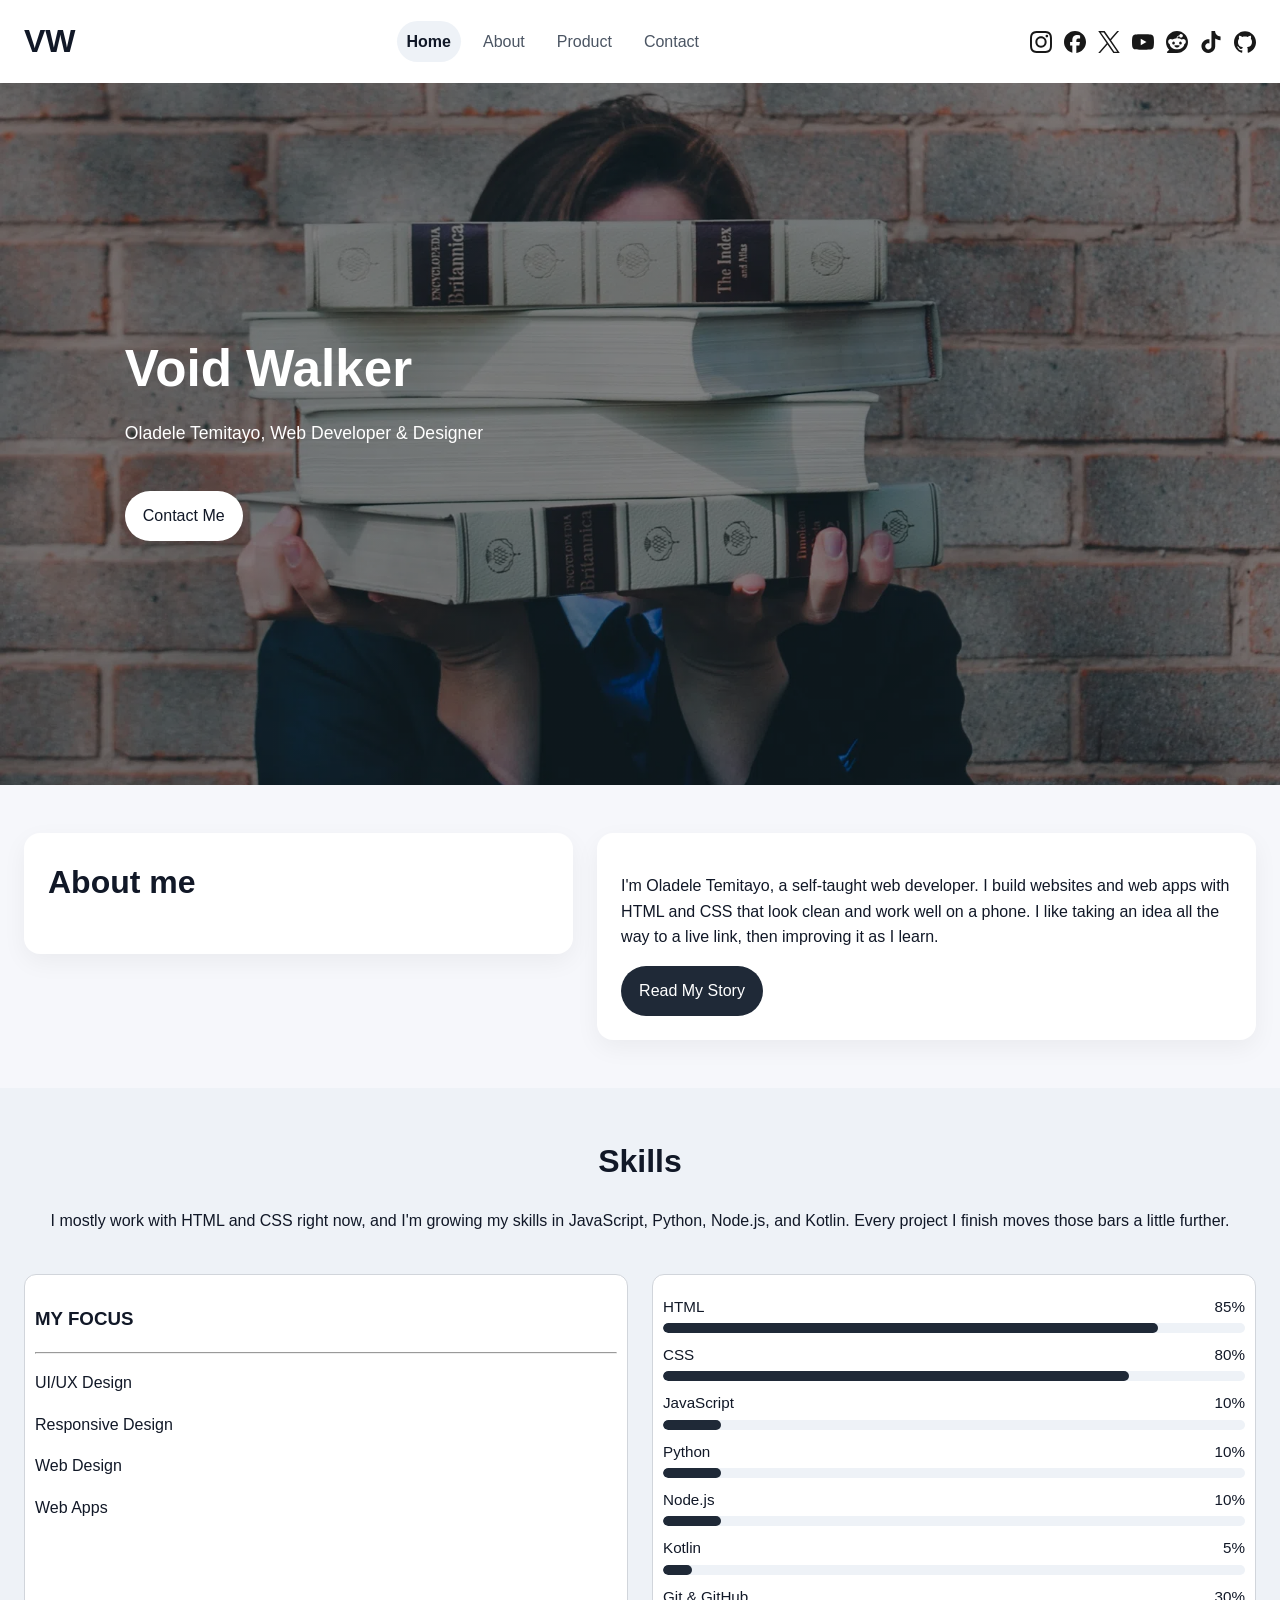
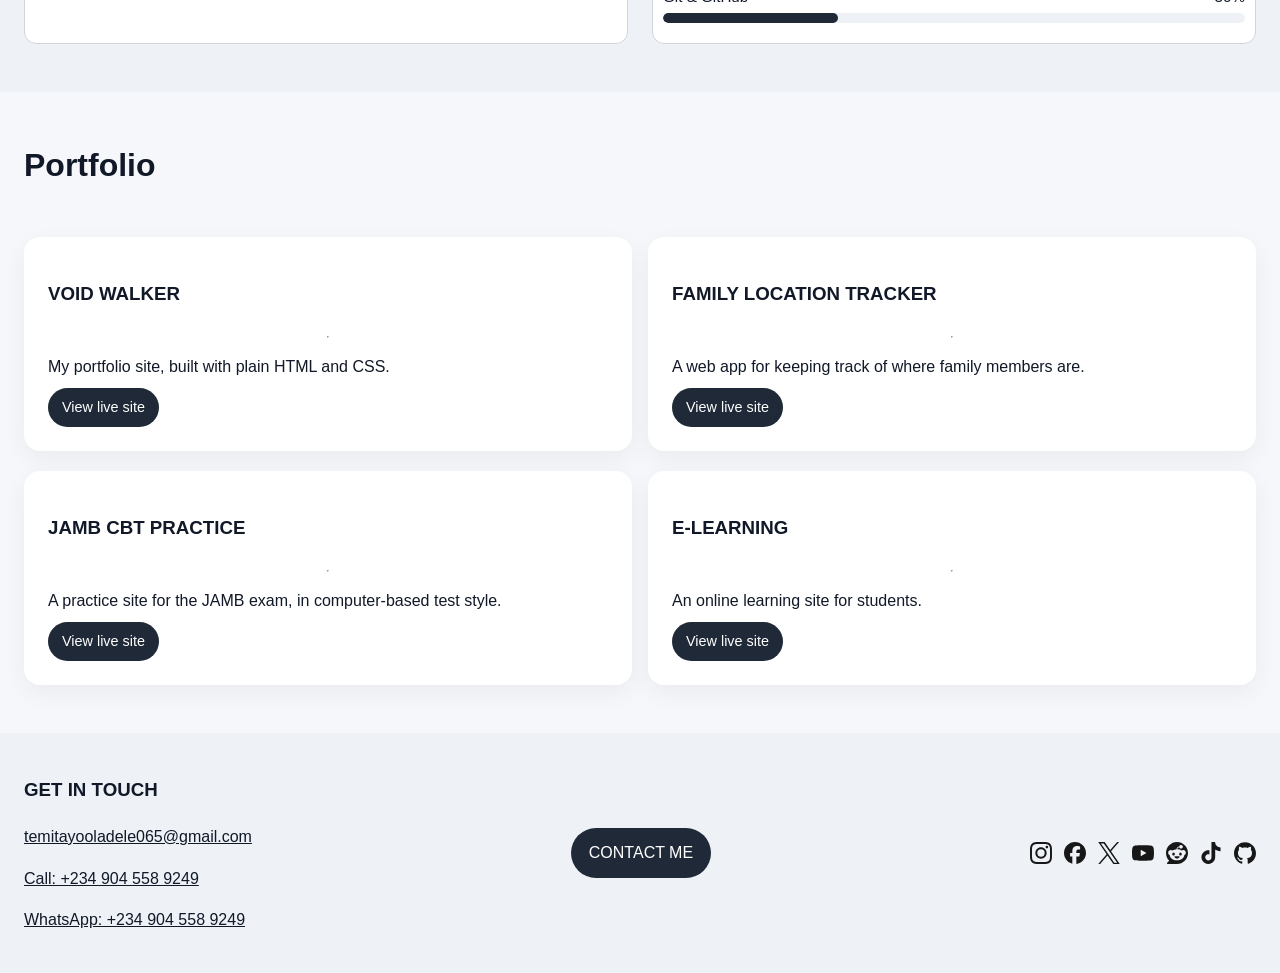
==== commit 5949a2b6: "merge preferred portfolio project Use the preferred competition portfolio as the single canonical si" ====
--- a/index.html
+++ b/index.html
@@ -3,40 +3,44 @@
   <head>
     <meta charset="UTF-8" />
     <meta name="viewport" content="width=device-width, initial-scale=1.0" />
-    <title>Oladele Temitayo | Web Developer</title>
+    <meta
+      name="description"
+      content="Void Walker – web developer and designer building responsive websites and web apps."
+    />
+    <link
+      rel="icon"
+      href="data:image/svg+xml,<svg xmlns=%22http://www.w3.org/2000/svg%22 viewBox=%220 0 100 100%22><text y=%22.9em%22 font-size=%2290%22>🌀</text></svg>"
+    />
+    <title>Void Walker – Oladele Temitayo | Web Developer</title>
     <link rel="stylesheet" href="first.css" />
   </head>
   <body>
     <div class="one">
       <div>
-        <h1 class="kr">OT</h1>
+        <h1 class="kr">VW</h1>
       </div>
       <div class="linkdiv">
-        <a href="index.html" target="_self" style="color: wheat" class="link"
-          >Home</a
-        >
+        <a href="index.html" class="link active">Home</a>
         <a href="about.html" class="link">About</a>
-        <a href="product.html" class="link">Services</a>
+        <a href="product.html" class="link">Product</a>
         <a href="contact.html" class="link">Contact</a>
       </div>
       <div class="third">
-        <div class="social-links">
-          <a href="https://instagram.com/richatddeveops" target="_blank" rel="noopener noreferrer">Instagram</a>
-          <a href="https://facebook.com/richatddeveops" target="_blank" rel="noopener noreferrer">Facebook</a>
-          <a href="https://x.com/richatddeveops" target="_blank" rel="noopener noreferrer">X</a>
-          <a href="https://youtube.com/@richatddeveops" target="_blank" rel="noopener noreferrer">YouTube</a>
-          <a href="https://reddit.com/user/richatddeveops" target="_blank" rel="noopener noreferrer">Reddit</a>
-          <a href="https://tiktok.com/@richatddeveops" target="_blank" rel="noopener noreferrer">TikTok</a>
-          <a href="https://github.com/richatddeveops" target="_blank" rel="noopener noreferrer">GitHub</a>
+            <a href="https://www.instagram.com/richatddeveops" target="_blank" rel="noopener noreferrer" aria-label="Instagram"><img src="icons/instagram.svg" class="firstimg" alt="Instagram"></a>
+            <a href="https://www.facebook.com/richatddeveops" target="_blank" rel="noopener noreferrer" aria-label="Facebook"><img src="icons/facebook.svg" class="firstimg" alt="Facebook"></a>
+            <a href="https://x.com/richatddeveops" target="_blank" rel="noopener noreferrer" aria-label="X"><img src="icons/x.svg" class="firstimg" alt="X"></a>
+            <a href="https://www.youtube.com/@richatddeveops" target="_blank" rel="noopener noreferrer" aria-label="YouTube"><img src="icons/youtube.svg" class="firstimg" alt="YouTube"></a>
+            <a href="https://www.reddit.com/user/richatddeveops" target="_blank" rel="noopener noreferrer" aria-label="Reddit"><img src="icons/reddit.svg" class="firstimg" alt="Reddit"></a>
+            <a href="https://www.tiktok.com/@richatddeveops" target="_blank" rel="noopener noreferrer" aria-label="TikTok"><img src="icons/tiktok.svg" class="firstimg" alt="TikTok"></a>
+            <a href="https://github.com/richatddeveops" target="_blank" rel="noopener noreferrer" aria-label="GitHub"><img src="icons/github.svg" class="firstimg" alt="GitHub"></a>
         </div>
-      </div>
     </div>
     <div class="backg">
       <section>
-        <h1>Oladele Temitayo</h1>
-        <p>Web Developer &amp; UI/UX Designer</p>
+        <h1>Void Walker</h1>
+        <p>Oladele Temitayo, Web Developer &amp; Designer</p>
         <br />
-        <a href="contact.html"><button>Start a conversation</button></a>
+        <a href="contact.html" class="btn btn-light">Contact Me</a>
       </section>
     </div>
     <div class="twoo">
@@ -45,19 +49,20 @@
       </div>
       <div class="download">
         <p>
-          I build clean, responsive websites and web apps for people and small businesses
-          that want a professional presence online. My approach combines
-          thoughtful layouts, accessible interfaces, and practical code that is
-          easy to maintain.
+          I'm Oladele Temitayo, a self-taught web developer. I build websites
+          and web apps with HTML and CSS that look clean and work well on a
+          phone. I like taking an idea all the way to a live link, then
+          improving it as I learn.
         </p>
-        <a href="about.html"><button>Learn more about me</button></a>
+        <a href="about.html" class="btn">Read My Story</a>
       </div>
     </div>
     <div class="skills">
       <h1>Skills</h1>
       <p>
-        I focus on turning ideas into simple digital experiences using the
-        technologies I have practiced in real projects.
+        I mostly work with HTML and CSS right now, and I'm growing my skills
+        in JavaScript, Python, Node.js, and Kotlin. Every project I finish
+        moves those bars a little further.
       </p>
       <div class="focus">
         <div>
@@ -68,54 +73,81 @@
           <p>Web Design</p>
           <p>Web Apps</p>
         </div>
-        <div class="skill-list">
-          <p><span class="skill-name">HTML <b>85%</b></span><span class="skill-bar"><span style="width: 85%"></span></span></p>
-          <p><span class="skill-name">CSS <b>85%</b></span><span class="skill-bar"><span style="width: 85%"></span></span></p>
-          <p><span class="skill-name">JavaScript <b>10%</b></span><span class="skill-bar"><span style="width: 10%"></span></span></p>
-          <p><span class="skill-name">Python <b>10%</b></span><span class="skill-bar"><span style="width: 10%"></span></span></p>
-          <p><span class="skill-name">Node.js <b>10%</b></span><span class="skill-bar"><span style="width: 10%"></span></span></p>
-          <p><span class="skill-name">Git &amp; GitHub <b>35%</b></span><span class="skill-bar"><span style="width: 35%"></span></span></p>
+        <div class="skilll">
+          <div class="skill">
+            <div class="skill-head"><span>HTML</span><span>85%</span></div>
+            <div class="bar" role="progressbar" aria-label="HTML" aria-valuemin="0" aria-valuemax="100" aria-valuenow="85">
+              <div class="bar-fill" style="--level: 85%"></div>
+            </div>
+          </div>
+          <div class="skill">
+            <div class="skill-head"><span>CSS</span><span>80%</span></div>
+            <div class="bar" role="progressbar" aria-label="CSS" aria-valuemin="0" aria-valuemax="100" aria-valuenow="80">
+              <div class="bar-fill" style="--level: 80%"></div>
+            </div>
+          </div>
+          <div class="skill">
+            <div class="skill-head"><span>JavaScript</span><span>10%</span></div>
+            <div class="bar" role="progressbar" aria-label="JavaScript" aria-valuemin="0" aria-valuemax="100" aria-valuenow="10">
+              <div class="bar-fill" style="--level: 10%"></div>
+            </div>
+          </div>
+          <div class="skill">
+            <div class="skill-head"><span>Python</span><span>10%</span></div>
+            <div class="bar" role="progressbar" aria-label="Python" aria-valuemin="0" aria-valuemax="100" aria-valuenow="10">
+              <div class="bar-fill" style="--level: 10%"></div>
+            </div>
+          </div>
+          <div class="skill">
+            <div class="skill-head"><span>Node.js</span><span>10%</span></div>
+            <div class="bar" role="progressbar" aria-label="Node.js" aria-valuemin="0" aria-valuemax="100" aria-valuenow="10">
+              <div class="bar-fill" style="--level: 10%"></div>
+            </div>
+          </div>
+          <div class="skill">
+            <div class="skill-head"><span>Kotlin</span><span>5%</span></div>
+            <div class="bar" role="progressbar" aria-label="Kotlin" aria-valuemin="0" aria-valuemax="100" aria-valuenow="5">
+              <div class="bar-fill" style="--level: 5%"></div>
+            </div>
+          </div>
+          <div class="skill">
+            <div class="skill-head"><span>Git &amp; GitHub</span><span>30%</span></div>
+            <div class="bar" role="progressbar" aria-label="Git &amp; GitHub" aria-valuemin="0" aria-valuemax="100" aria-valuenow="30">
+              <div class="bar-fill" style="--level: 30%"></div>
+            </div>
+          </div>
         </div>
       </div>
     </div>
     <div class="portfolio">
       <h1>Portfolio</h1>
-      <div class="portfolio-grid">
-        <div class="portfolio-row">
-          <div class="web">
+      <div class="protfolio">
+        <div class="potfolio two">
+          <div>
             <h3>VOID WALKER</h3>
             <hr />
-            <p>A personal portfolio for a web developer and designer.</p>
-            <a href="https://voidwalker-topaz.vercel.app/" target="_blank" rel="noopener noreferrer">View project</a>
+            <p>My portfolio site, built with plain HTML and CSS.</p>
+            <a href="https://voidwalker-topaz.vercel.app/" class="btn" target="_blank" rel="noopener noreferrer">View live site</a>
           </div>
           <div>
             <h3>FAMILY LOCATION TRACKER</h3>
             <hr />
-            <p>A family safety app with location tools, SOS, games, and shock detection.</p>
-            <a href="https://family-location-tracker.vercel.app/" target="_blank" rel="noopener noreferrer">View project</a>
+            <p>A web app for keeping track of where family members are.</p>
+            <a href="https://family-location-tracker.vercel.app/" class="btn" target="_blank" rel="noopener noreferrer">View live site</a>
           </div>
-          <div class="web">
+        </div>
+        <div class="potfolio two">
+          <div>
             <h3>JAMB CBT PRACTICE</h3>
             <hr />
-            <p>An interactive computer-based test practice platform.</p>
-            <a href="https://jamb-cbt-practice-lilac.vercel.app/" target="_blank" rel="noopener noreferrer">View project</a>
-          </div>
-        </div>
-        <div class="portfolio-row">
-          <div>
-            <h3>
-              E-LEARNING PLATFORM
-            </h3>
-            <p>A modern online learning platform with flexible lessons and learner testimonials.</p>
-            <a href="https://elearning-one-hazel.vercel.app/" target="_blank" rel="noopener noreferrer">View project</a>
-          </div>
-          <div class="web">
-            <h3>WEB APPLICATIONS</h3>
-            <p>Responsive web apps built with HTML, CSS, JavaScript, and backend tools.</p>
+            <p>A practice site for the JAMB exam, in computer-based test style.</p>
+            <a href="https://jamb-cbt-practice-lilac.vercel.app/" class="btn" target="_blank" rel="noopener noreferrer">View live site</a>
           </div>
           <div>
-            <h3>RESPONSIVE DESIGN</h3>
-            <p>Interfaces that stay clear and usable across phones, tablets, and desktops.</p>
+            <h3>E-LEARNING</h3>
+            <hr />
+            <p>An online learning site for students.</p>
+            <a href="https://elearning-one-hazel.vercel.app/" class="btn" target="_blank" rel="noopener noreferrer">View live site</a>
           </div>
         </div>
       </div>
@@ -123,20 +155,21 @@
     <div class="touch">
       <div>
         <h3>GET IN TOUCH</h3>
-        <p><a href="mailto:temitayooladele065@gmail.com">temitayooladele065@gmail.com</a></p>\n            <p><a href="tel:+2349045589249">Call: +234 904 558 9249</a></p>\n            <p><a href="https://wa.me/2349045589249" target="_blank" rel="noopener noreferrer">WhatsApp: +234 904 558 9249</a></p>
+        <p><a href="mailto:temitayooladele065@gmail.com">temitayooladele065@gmail.com</a></p>
+        <p><a href="tel:+2349045589249">Call: +234 904 558 9249</a></p><p><a href="https://wa.me/2349045589249" target="_blank" rel="noopener noreferrer">WhatsApp: +234 904 558 9249</a></p>
       </div>
       <div>
-        <a href="contact.html"><button>CONTACT ME</button></a>
+        <a href="contact.html" class="btn">CONTACT ME</a>
       </div>
-      <div class="social-links">
-        <a href="https://instagram.com/richatddeveops" target="_blank" rel="noopener noreferrer">Instagram</a>
-        <a href="https://facebook.com/richatddeveops" target="_blank" rel="noopener noreferrer">Facebook</a>
-        <a href="https://x.com/richatddeveops" target="_blank" rel="noopener noreferrer">X</a>
-        <a href="https://youtube.com/@richatddeveops" target="_blank" rel="noopener noreferrer">YouTube</a>
-        <a href="https://reddit.com/user/richatddeveops" target="_blank" rel="noopener noreferrer">Reddit</a>
-        <a href="https://tiktok.com/@richatddeveops" target="_blank" rel="noopener noreferrer">TikTok</a>
-        <a href="https://github.com/richatddeveops" target="_blank" rel="noopener noreferrer">GitHub</a>
-      </div>
+      <div class="third">
+            <a href="https://www.instagram.com/richatddeveops" target="_blank" rel="noopener noreferrer" aria-label="Instagram"><img src="icons/instagram.svg" class="firstimg" alt="Instagram"></a>
+            <a href="https://www.facebook.com/richatddeveops" target="_blank" rel="noopener noreferrer" aria-label="Facebook"><img src="icons/facebook.svg" class="firstimg" alt="Facebook"></a>
+            <a href="https://x.com/richatddeveops" target="_blank" rel="noopener noreferrer" aria-label="X"><img src="icons/x.svg" class="firstimg" alt="X"></a>
+            <a href="https://www.youtube.com/@richatddeveops" target="_blank" rel="noopener noreferrer" aria-label="YouTube"><img src="icons/youtube.svg" class="firstimg" alt="YouTube"></a>
+            <a href="https://www.reddit.com/user/richatddeveops" target="_blank" rel="noopener noreferrer" aria-label="Reddit"><img src="icons/reddit.svg" class="firstimg" alt="Reddit"></a>
+            <a href="https://www.tiktok.com/@richatddeveops" target="_blank" rel="noopener noreferrer" aria-label="TikTok"><img src="icons/tiktok.svg" class="firstimg" alt="TikTok"></a>
+            <a href="https://github.com/richatddeveops" target="_blank" rel="noopener noreferrer" aria-label="GitHub"><img src="icons/github.svg" class="firstimg" alt="GitHub"></a>
+        </div>
     </div>
   </body>
 </html>
--- a/first.css
+++ b/first.css
@@ -36,21 +36,42 @@
   color: inherit;
 }
 
-button {
+button,
+.btn {
+  display: inline-block;
   border: none;
   border-radius: 999px;
   padding: 12px 18px;
   cursor: pointer;
+  font: inherit;
+  text-decoration: none;
+  text-align: center;
+  background-color: var(--accent);
+  color: white;
   transition:
     transform 0.25s ease,
     background-color 0.25s ease;
 }
 
 button:hover,
-button:focus-visible {
+button:focus-visible,
+.btn:hover,
+.btn:focus-visible {
   transform: translateY(-2px);
   background-color: #374151;
   color: white;
+}
+
+/* Light button for use on dark backgrounds (hero) */
+.btn-light {
+  background-color: white;
+  color: var(--accent-strong);
+}
+
+.btn-light:hover,
+.btn-light:focus-visible {
+  background-color: var(--surface-alt);
+  color: var(--accent-strong);
 }
 
 .one {
@@ -93,10 +114,17 @@
   background: var(--surface-alt);
 }
 
+.link.active {
+  color: var(--accent-strong);
+  background: var(--surface-alt);
+  font-weight: bold;
+}
+
 .third {
   display: flex;
   align-items: center;
-  gap: 10px;
+  flex-wrap: wrap;
+  gap: 12px;
 }
 
 .firstimg {
@@ -170,7 +198,7 @@
   display: grid;
   grid-template-columns: repeat(2, minmax(0, 1fr));
   gap: 24px;
-  padding: 10px;
+  padding-top: 24px;
   text-align: left;
 }
 
@@ -184,71 +212,90 @@
   border-radius: 12px;
 }
 
-.skill-list p {
-  margin: 12px 0;
-}
-
-.skill-name {
+.focus > div {
+  padding: 10px;
+}
+
+/* Skill load bars: the width of each bar comes from --level set in the HTML */
+.skill {
+  margin: 10px 0;
+}
+
+.skill-head {
   display: flex;
   justify-content: space-between;
   margin-bottom: 4px;
-  font-weight: bold;
-}
-
-.skill-bar {
+  font-size: 0.95rem;
+}
+
+.bar {
+  background: var(--surface-alt);
+  border-radius: 999px;
   height: 10px;
   overflow: hidden;
-  background: var(--surface-alt);
-  border-radius: 999px;
-}
-
-.skill-bar span {
-  display: block;
+}
+
+.bar-fill {
+  width: var(--level);
   height: 100%;
   background: var(--accent);
-  border-radius: inherit;
-}
-
-.social-links {
-  display: flex;
-  flex-wrap: wrap;
-  gap: 8px 14px;
-}
-
-.social-links a {
-  color: var(--muted);
-  text-decoration: none;
-  font-size: 0.9rem;
-}
-
-.social-links a:hover,
-.social-links a:focus-visible {
-  color: var(--accent-strong);
-  text-decoration: underline;
+  border-radius: 999px;
+  animation: fill 1s ease-out;
+}
+
+@keyframes fill {
+  from {
+    width: 0;
+  }
 }
 
 .portfolio {
   padding: 48px 24px;
 }
 
-.portfolio-grid {
+.protfolio {
   display: grid;
   gap: 20px;
   padding-top: 24px;
 }
 
-.portfolio-row {
+.potfolio {
   display: grid;
   grid-template-columns: repeat(3, minmax(0, 1fr));
   gap: 16px;
 }
 
-.portfolio-row > div,
+.potfolio.two {
+  grid-template-columns: repeat(2, minmax(0, 1fr));
+}
+
+.potfolio > div,
 .web {
   padding: 24px;
   background: var(--surface);
   border-radius: 16px;
   box-shadow: 0 8px 24px rgba(0, 0, 0, 0.05);
+}
+
+.potfolio > div {
+  display: flex;
+  flex-direction: column;
+  align-items: flex-start;
+}
+
+.potfolio p {
+  margin: 8px 0;
+}
+
+.potfolio .tech {
+  color: var(--muted);
+  font-size: 0.9rem;
+}
+
+.potfolio .btn {
+  margin-top: auto;
+  padding: 8px 14px;
+  font-size: 0.9rem;
 }
 
 .touch {
@@ -287,14 +334,6 @@
   font-family: inherit;
 }
 
-a:focus-visible,
-button:focus-visible,
-input:focus-visible,
-textarea:focus-visible {
-  outline: 3px solid #d97706;
-  outline-offset: 3px;
-}
-
 .contactform button {
   padding: 12px 16px;
   border: 1px solid var(--accent);
@@ -361,7 +400,7 @@
     grid-template-columns: 1fr;
   }
 
-  .portfolio-row {
+  .potfolio {
     grid-template-columns: 1fr 1fr;
   }
 }
@@ -389,7 +428,8 @@
   }
 
   .focus,
-  .portfolio-row {
+  .potfolio,
+  .potfolio.two {
     grid-template-columns: 1fr;
   }
 
@@ -416,7 +456,8 @@
     align-items: flex-end;
   }
 
-  button {
+  button,
+  .btn {
     width: 100%;
   }
 }
@@ -425,6 +466,7 @@
   *,
   *::before,
   *::after {
+    animation: none !important;
     transition: none !important;
     scroll-behavior: auto !important;
   }
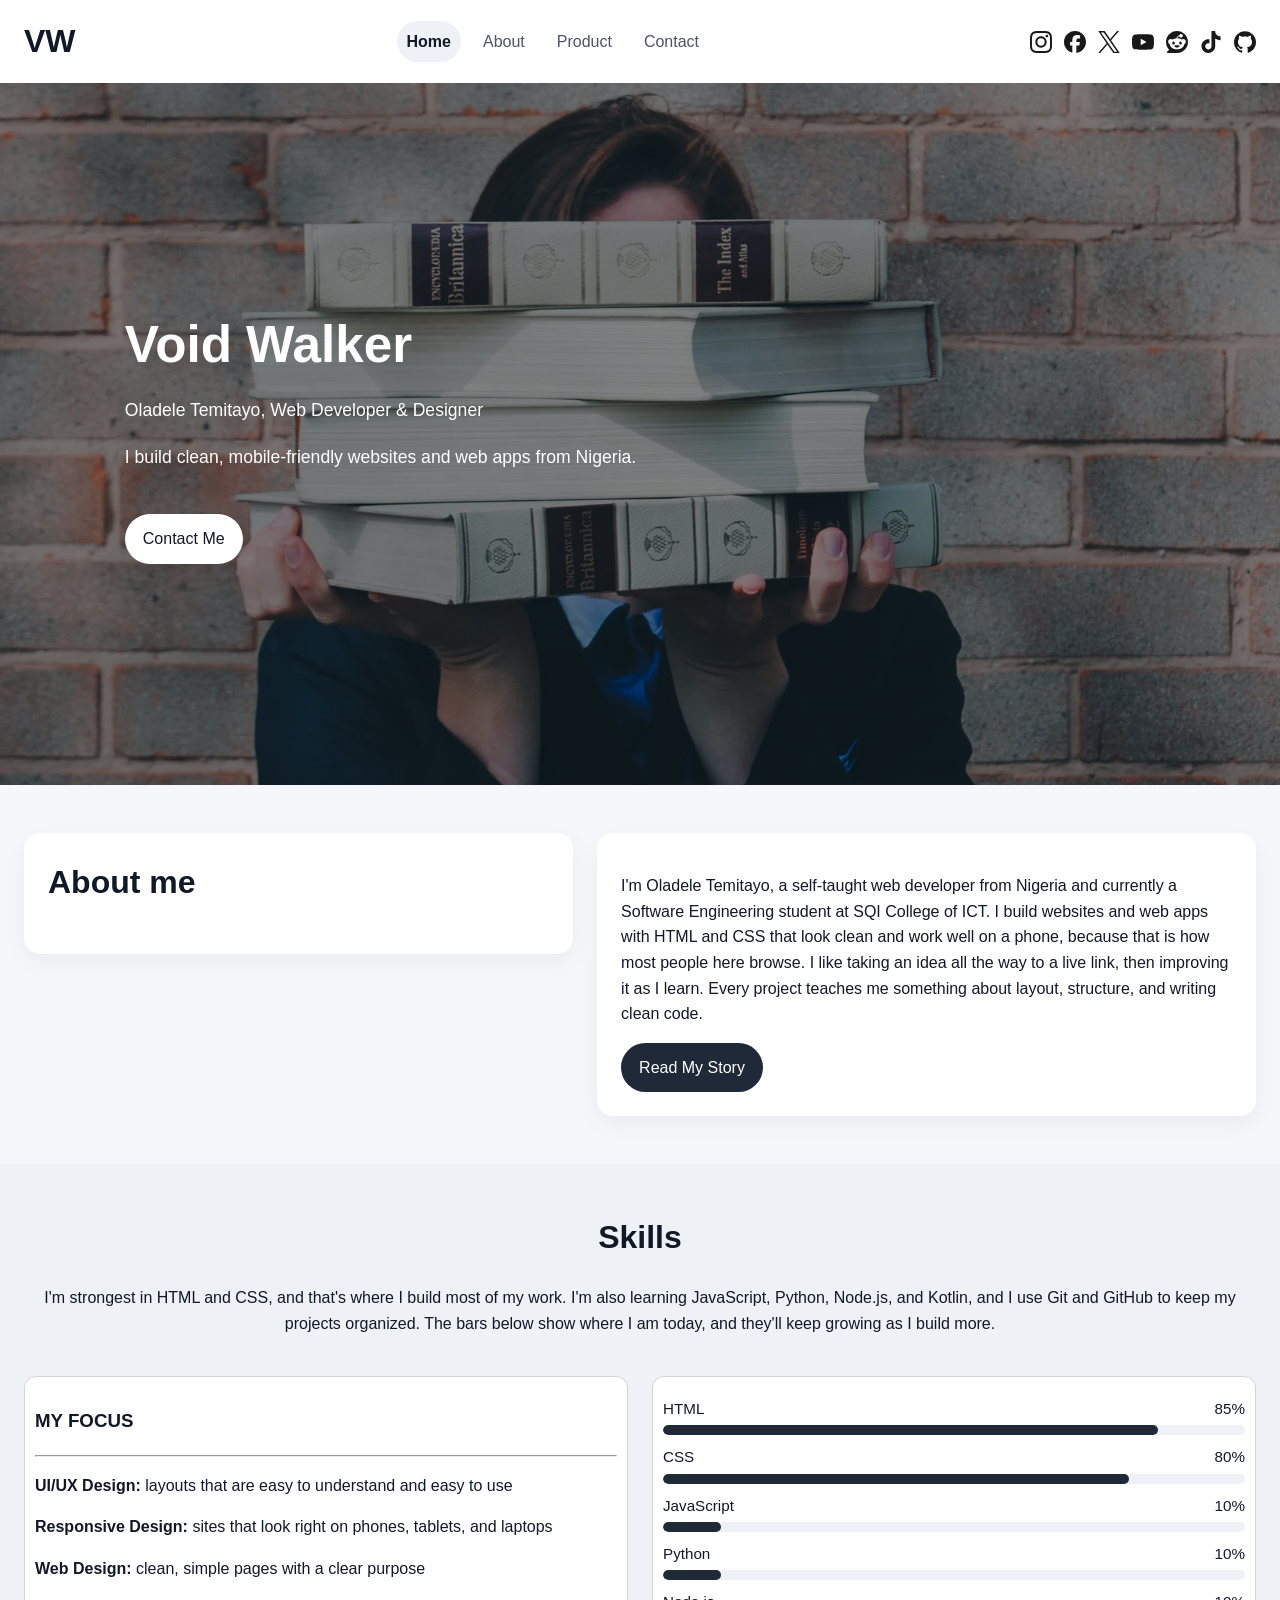
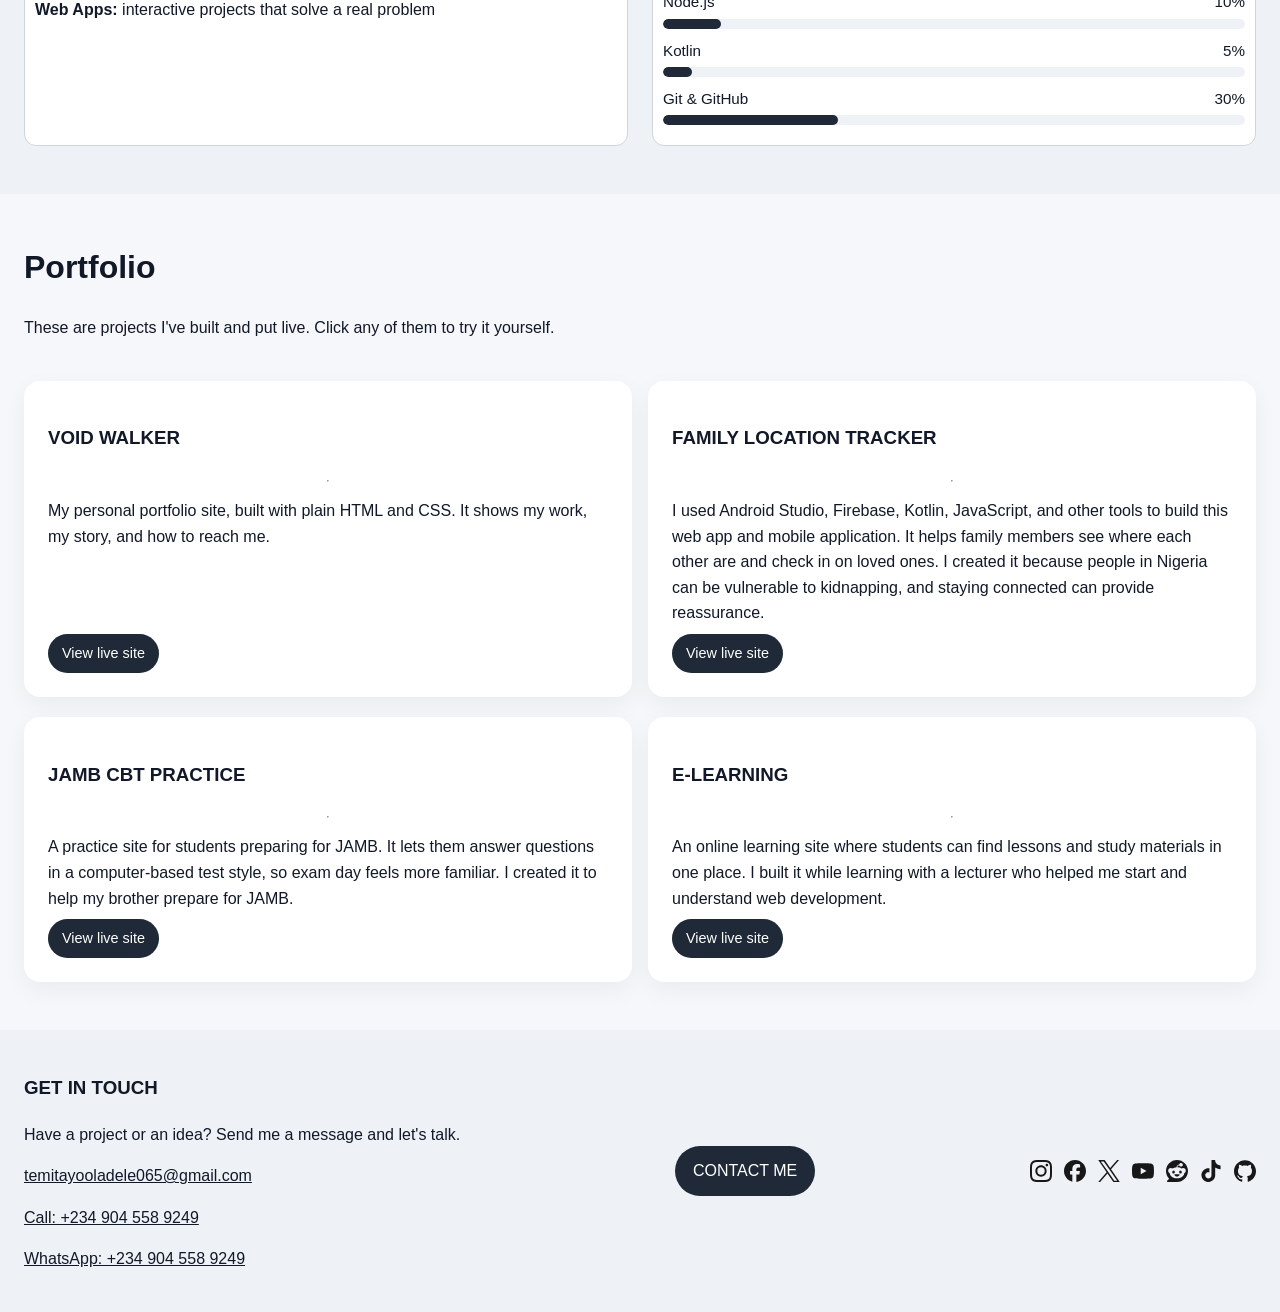
==== commit 235d9299: "expand portfolio story and project details Add the Nigeria and SQI background, clearer skill and foc" ====
--- a/index.html
+++ b/index.html
@@ -26,19 +26,20 @@
         <a href="contact.html" class="link">Contact</a>
       </div>
       <div class="third">
-            <a href="https://www.instagram.com/richatddeveops" target="_blank" rel="noopener noreferrer" aria-label="Instagram"><img src="icons/instagram.svg" class="firstimg" alt="Instagram"></a>
-            <a href="https://www.facebook.com/richatddeveops" target="_blank" rel="noopener noreferrer" aria-label="Facebook"><img src="icons/facebook.svg" class="firstimg" alt="Facebook"></a>
-            <a href="https://x.com/richatddeveops" target="_blank" rel="noopener noreferrer" aria-label="X"><img src="icons/x.svg" class="firstimg" alt="X"></a>
-            <a href="https://www.youtube.com/@richatddeveops" target="_blank" rel="noopener noreferrer" aria-label="YouTube"><img src="icons/youtube.svg" class="firstimg" alt="YouTube"></a>
-            <a href="https://www.reddit.com/user/richatddeveops" target="_blank" rel="noopener noreferrer" aria-label="Reddit"><img src="icons/reddit.svg" class="firstimg" alt="Reddit"></a>
-            <a href="https://www.tiktok.com/@richatddeveops" target="_blank" rel="noopener noreferrer" aria-label="TikTok"><img src="icons/tiktok.svg" class="firstimg" alt="TikTok"></a>
-            <a href="https://github.com/richatddeveops" target="_blank" rel="noopener noreferrer" aria-label="GitHub"><img src="icons/github.svg" class="firstimg" alt="GitHub"></a>
+            <a href="https://www.instagram.com/Richarddeveops" target="_blank" rel="noopener noreferrer" aria-label="Instagram"><img src="icons/instagram.svg" class="firstimg" alt="Instagram"></a>
+            <a href="https://www.facebook.com/Richarddeveops" target="_blank" rel="noopener noreferrer" aria-label="Facebook"><img src="icons/facebook.svg" class="firstimg" alt="Facebook"></a>
+            <a href="https://x.com/Richarddeveops" target="_blank" rel="noopener noreferrer" aria-label="X"><img src="icons/x.svg" class="firstimg" alt="X"></a>
+            <a href="https://www.youtube.com/@Richarddeveops" target="_blank" rel="noopener noreferrer" aria-label="YouTube"><img src="icons/youtube.svg" class="firstimg" alt="YouTube"></a>
+            <a href="https://www.reddit.com/user/Richarddeveops" target="_blank" rel="noopener noreferrer" aria-label="Reddit"><img src="icons/reddit.svg" class="firstimg" alt="Reddit"></a>
+            <a href="https://www.tiktok.com/@Richarddeveops" target="_blank" rel="noopener noreferrer" aria-label="TikTok"><img src="icons/tiktok.svg" class="firstimg" alt="TikTok"></a>
+            <a href="https://github.com/Richarddeveops" target="_blank" rel="noopener noreferrer" aria-label="GitHub"><img src="icons/github.svg" class="firstimg" alt="GitHub"></a>
         </div>
     </div>
     <div class="backg">
       <section>
         <h1>Void Walker</h1>
         <p>Oladele Temitayo, Web Developer &amp; Designer</p>
+        <p>I build clean, mobile-friendly websites and web apps from Nigeria.</p>
         <br />
         <a href="contact.html" class="btn btn-light">Contact Me</a>
       </section>
@@ -49,10 +50,13 @@
       </div>
       <div class="download">
         <p>
-          I'm Oladele Temitayo, a self-taught web developer. I build websites
-          and web apps with HTML and CSS that look clean and work well on a
-          phone. I like taking an idea all the way to a live link, then
-          improving it as I learn.
+          I'm Oladele Temitayo, a self-taught web developer from Nigeria and
+          currently a Software Engineering student at SQI College of ICT. I
+          build websites and web apps with HTML and CSS that look clean and
+          work well on a phone, because that is how most people here browse. I
+          like taking an idea all the way to a live link, then improving it as
+          I learn. Every project teaches me something about layout, structure,
+          and writing clean code.
         </p>
         <a href="about.html" class="btn">Read My Story</a>
       </div>
@@ -60,18 +64,19 @@
     <div class="skills">
       <h1>Skills</h1>
       <p>
-        I mostly work with HTML and CSS right now, and I'm growing my skills
-        in JavaScript, Python, Node.js, and Kotlin. Every project I finish
-        moves those bars a little further.
+        I'm strongest in HTML and CSS, and that's where I build most of my
+        work. I'm also learning JavaScript, Python, Node.js, and Kotlin, and I
+        use Git and GitHub to keep my projects organized. The bars below show
+        where I am today, and they'll keep growing as I build more.
       </p>
       <div class="focus">
         <div>
           <h3>MY FOCUS</h3>
           <hr />
-          <p>UI/UX Design</p>
-          <p>Responsive Design</p>
-          <p>Web Design</p>
-          <p>Web Apps</p>
+          <p><strong>UI/UX Design:</strong> layouts that are easy to understand and easy to use</p>
+          <p><strong>Responsive Design:</strong> sites that look right on phones, tablets, and laptops</p>
+          <p><strong>Web Design:</strong> clean, simple pages with a clear purpose</p>
+          <p><strong>Web Apps:</strong> interactive projects that solve a real problem</p>
         </div>
         <div class="skilll">
           <div class="skill">
@@ -121,18 +126,19 @@
     </div>
     <div class="portfolio">
       <h1>Portfolio</h1>
+      <p>These are projects I've built and put live. Click any of them to try it yourself.</p>
       <div class="protfolio">
         <div class="potfolio two">
           <div>
             <h3>VOID WALKER</h3>
             <hr />
-            <p>My portfolio site, built with plain HTML and CSS.</p>
+            <p>My personal portfolio site, built with plain HTML and CSS. It shows my work, my story, and how to reach me.</p>
             <a href="https://voidwalker-topaz.vercel.app/" class="btn" target="_blank" rel="noopener noreferrer">View live site</a>
           </div>
           <div>
             <h3>FAMILY LOCATION TRACKER</h3>
             <hr />
-            <p>A web app for keeping track of where family members are.</p>
+            <p>I used Android Studio, Firebase, Kotlin, JavaScript, and other tools to build this web app and mobile application. It helps family members see where each other are and check in on loved ones. I created it because people in Nigeria can be vulnerable to kidnapping, and staying connected can provide reassurance.</p>
             <a href="https://family-location-tracker.vercel.app/" class="btn" target="_blank" rel="noopener noreferrer">View live site</a>
           </div>
         </div>
@@ -140,13 +146,13 @@
           <div>
             <h3>JAMB CBT PRACTICE</h3>
             <hr />
-            <p>A practice site for the JAMB exam, in computer-based test style.</p>
+            <p>A practice site for students preparing for JAMB. It lets them answer questions in a computer-based test style, so exam day feels more familiar. I created it to help my brother prepare for JAMB.</p>
             <a href="https://jamb-cbt-practice-lilac.vercel.app/" class="btn" target="_blank" rel="noopener noreferrer">View live site</a>
           </div>
           <div>
             <h3>E-LEARNING</h3>
             <hr />
-            <p>An online learning site for students.</p>
+            <p>An online learning site where students can find lessons and study materials in one place. I built it while learning with a lecturer who helped me start and understand web development.</p>
             <a href="https://elearning-one-hazel.vercel.app/" class="btn" target="_blank" rel="noopener noreferrer">View live site</a>
           </div>
         </div>
@@ -155,6 +161,7 @@
     <div class="touch">
       <div>
         <h3>GET IN TOUCH</h3>
+        <p>Have a project or an idea? Send me a message and let's talk.</p>
         <p><a href="mailto:temitayooladele065@gmail.com">temitayooladele065@gmail.com</a></p>
         <p><a href="tel:+2349045589249">Call: +234 904 558 9249</a></p><p><a href="https://wa.me/2349045589249" target="_blank" rel="noopener noreferrer">WhatsApp: +234 904 558 9249</a></p>
       </div>
@@ -162,13 +169,13 @@
         <a href="contact.html" class="btn">CONTACT ME</a>
       </div>
       <div class="third">
-            <a href="https://www.instagram.com/richatddeveops" target="_blank" rel="noopener noreferrer" aria-label="Instagram"><img src="icons/instagram.svg" class="firstimg" alt="Instagram"></a>
-            <a href="https://www.facebook.com/richatddeveops" target="_blank" rel="noopener noreferrer" aria-label="Facebook"><img src="icons/facebook.svg" class="firstimg" alt="Facebook"></a>
-            <a href="https://x.com/richatddeveops" target="_blank" rel="noopener noreferrer" aria-label="X"><img src="icons/x.svg" class="firstimg" alt="X"></a>
-            <a href="https://www.youtube.com/@richatddeveops" target="_blank" rel="noopener noreferrer" aria-label="YouTube"><img src="icons/youtube.svg" class="firstimg" alt="YouTube"></a>
-            <a href="https://www.reddit.com/user/richatddeveops" target="_blank" rel="noopener noreferrer" aria-label="Reddit"><img src="icons/reddit.svg" class="firstimg" alt="Reddit"></a>
-            <a href="https://www.tiktok.com/@richatddeveops" target="_blank" rel="noopener noreferrer" aria-label="TikTok"><img src="icons/tiktok.svg" class="firstimg" alt="TikTok"></a>
-            <a href="https://github.com/richatddeveops" target="_blank" rel="noopener noreferrer" aria-label="GitHub"><img src="icons/github.svg" class="firstimg" alt="GitHub"></a>
+            <a href="https://www.instagram.com/Richarddeveops" target="_blank" rel="noopener noreferrer" aria-label="Instagram"><img src="icons/instagram.svg" class="firstimg" alt="Instagram"></a>
+            <a href="https://www.facebook.com/Richarddeveops" target="_blank" rel="noopener noreferrer" aria-label="Facebook"><img src="icons/facebook.svg" class="firstimg" alt="Facebook"></a>
+            <a href="https://x.com/Richarddeveops" target="_blank" rel="noopener noreferrer" aria-label="X"><img src="icons/x.svg" class="firstimg" alt="X"></a>
+            <a href="https://www.youtube.com/@Richarddeveops" target="_blank" rel="noopener noreferrer" aria-label="YouTube"><img src="icons/youtube.svg" class="firstimg" alt="YouTube"></a>
+            <a href="https://www.reddit.com/user/Richarddeveops" target="_blank" rel="noopener noreferrer" aria-label="Reddit"><img src="icons/reddit.svg" class="firstimg" alt="Reddit"></a>
+            <a href="https://www.tiktok.com/@Richarddeveops" target="_blank" rel="noopener noreferrer" aria-label="TikTok"><img src="icons/tiktok.svg" class="firstimg" alt="TikTok"></a>
+            <a href="https://github.com/Richarddeveops" target="_blank" rel="noopener noreferrer" aria-label="GitHub"><img src="icons/github.svg" class="firstimg" alt="GitHub"></a>
         </div>
     </div>
   </body>
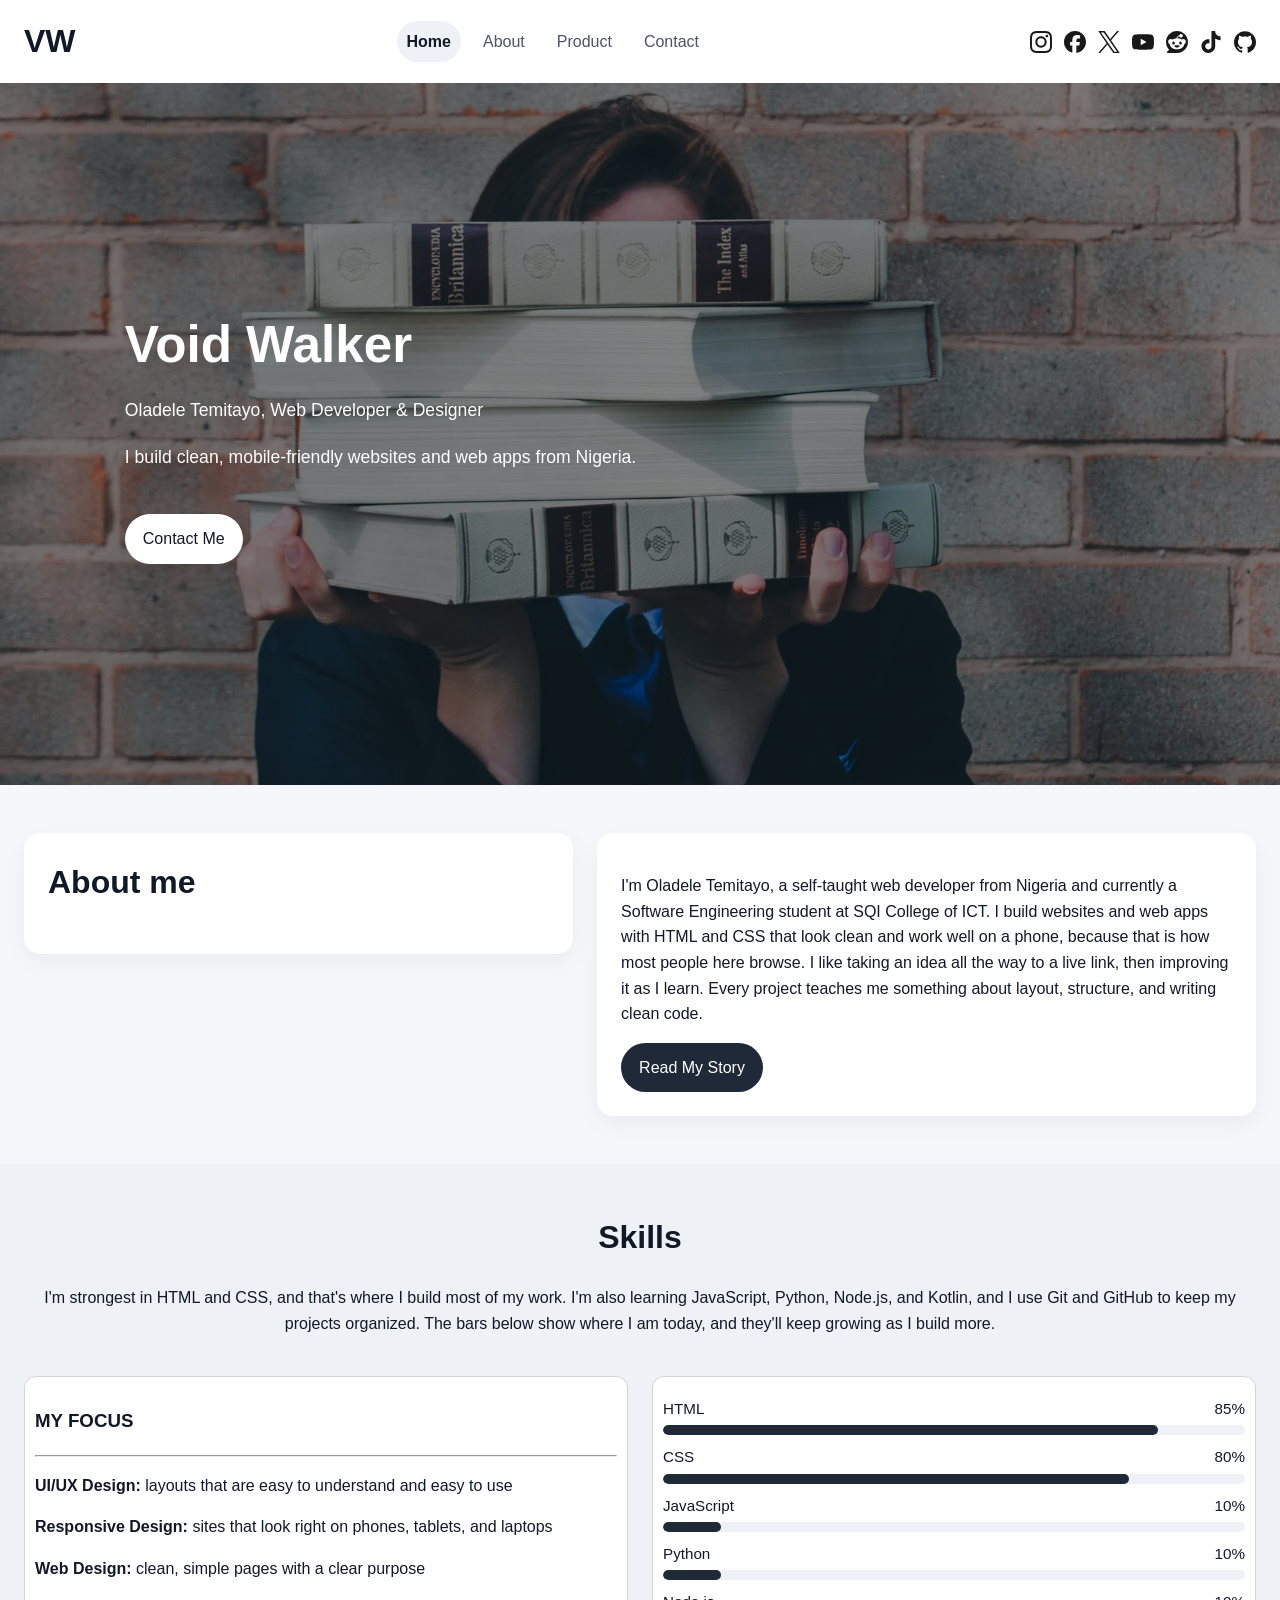
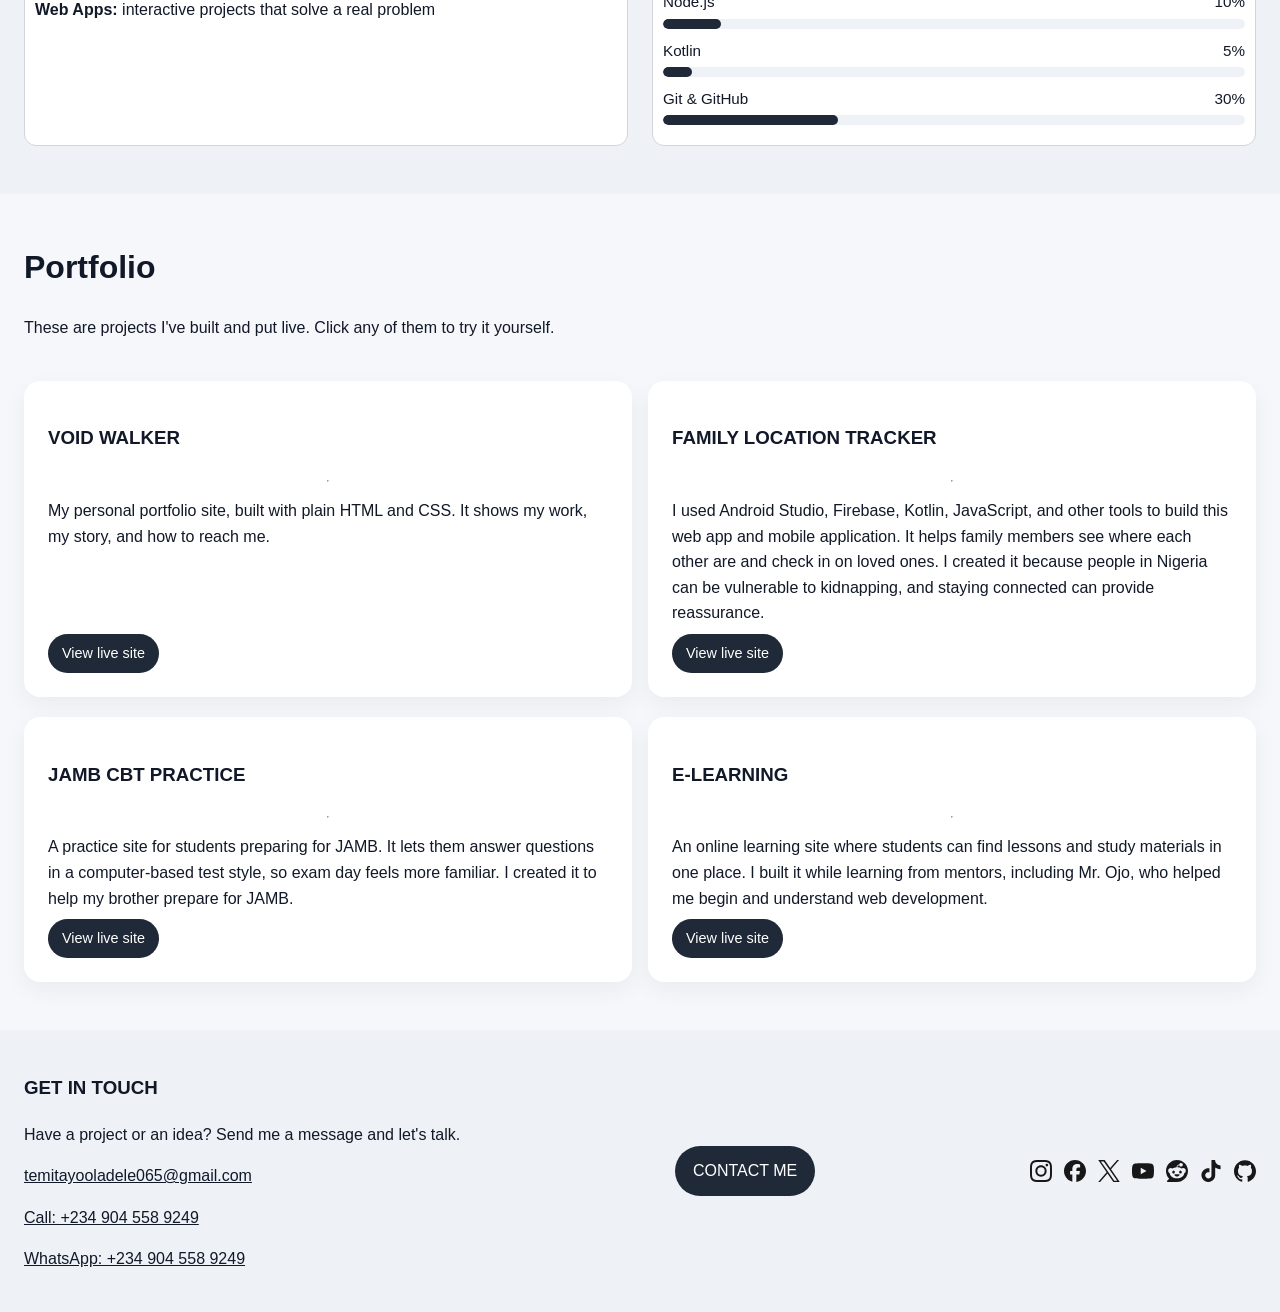
==== commit 87540993: "acknowledge early web development mentor Add a personal acknowledgement for Mr. Ojo and reflect his " ====
--- a/index.html
+++ b/index.html
@@ -152,7 +152,7 @@
           <div>
             <h3>E-LEARNING</h3>
             <hr />
-            <p>An online learning site where students can find lessons and study materials in one place. I built it while learning with a lecturer who helped me start and understand web development.</p>
+            <p>An online learning site where students can find lessons and study materials in one place. I built it while learning from mentors, including Mr. Ojo, who helped me begin and understand web development.</p>
             <a href="https://elearning-one-hazel.vercel.app/" class="btn" target="_blank" rel="noopener noreferrer">View live site</a>
           </div>
         </div>
